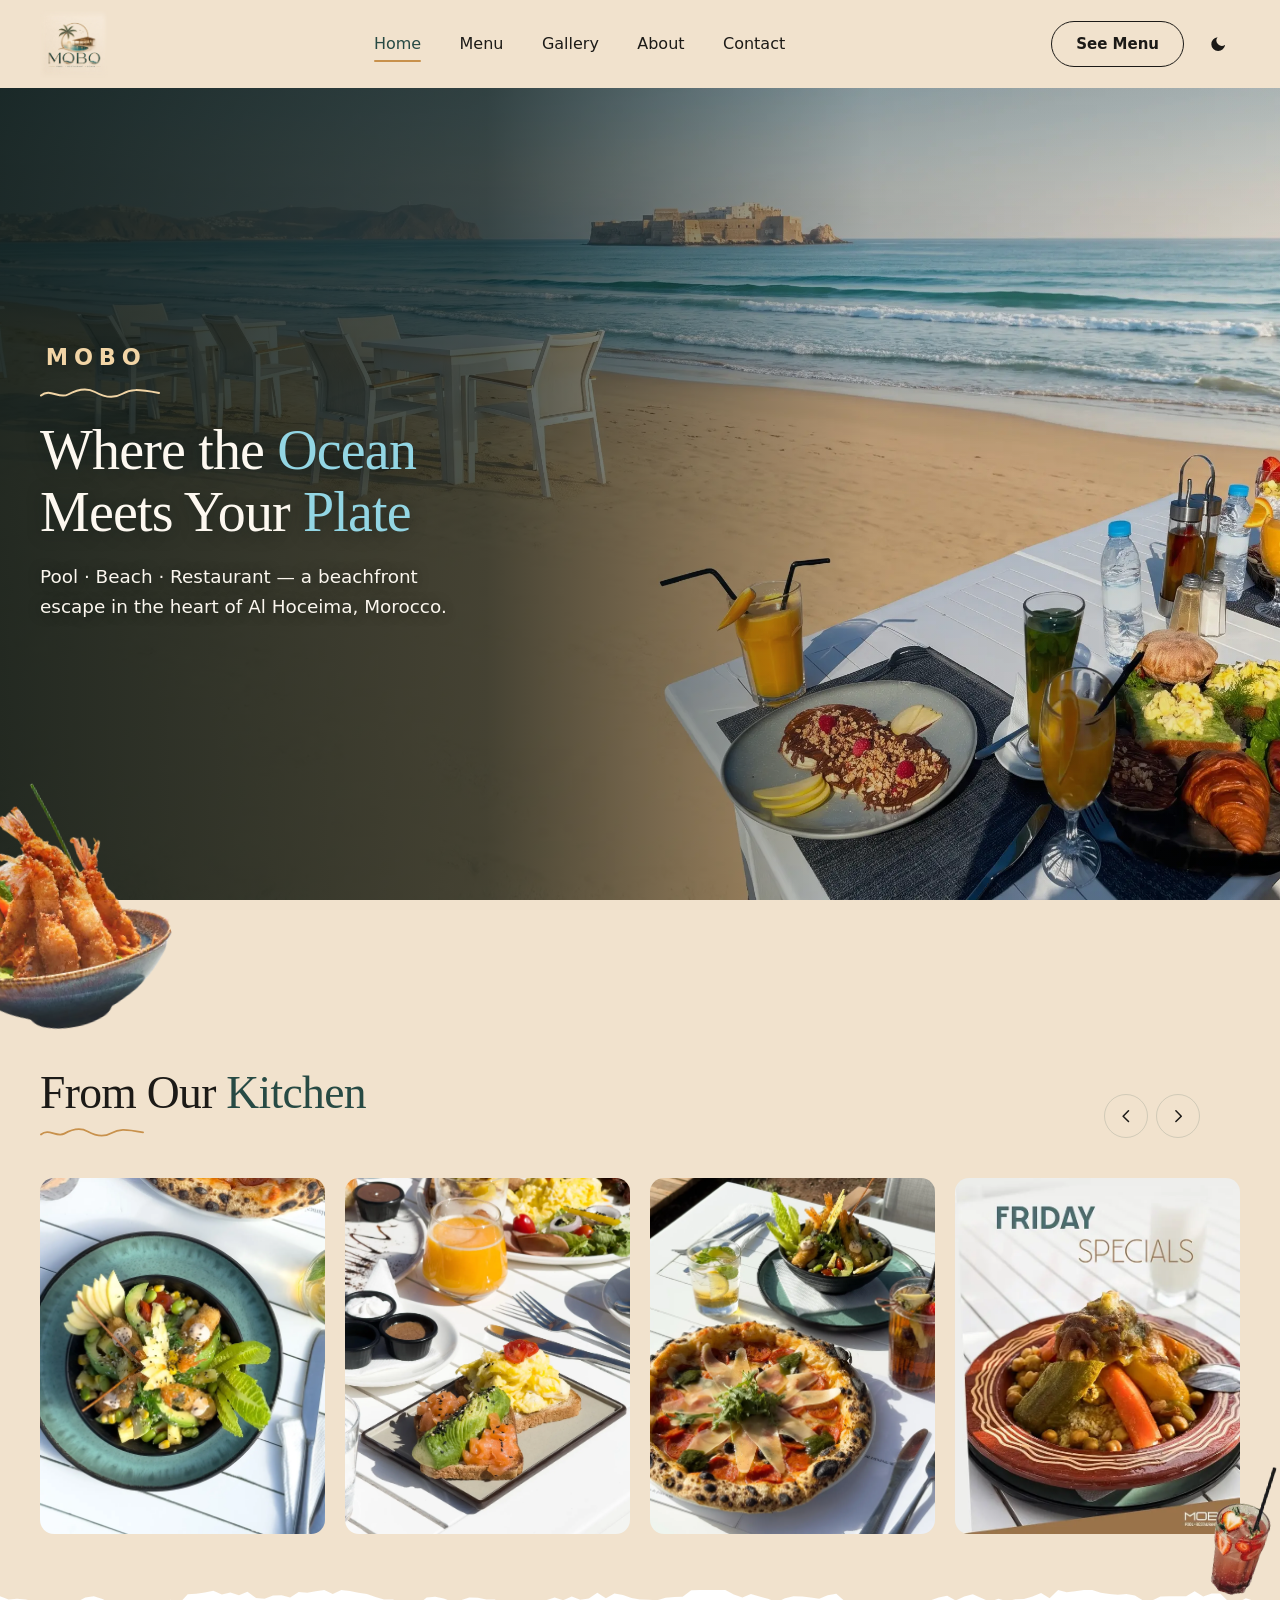
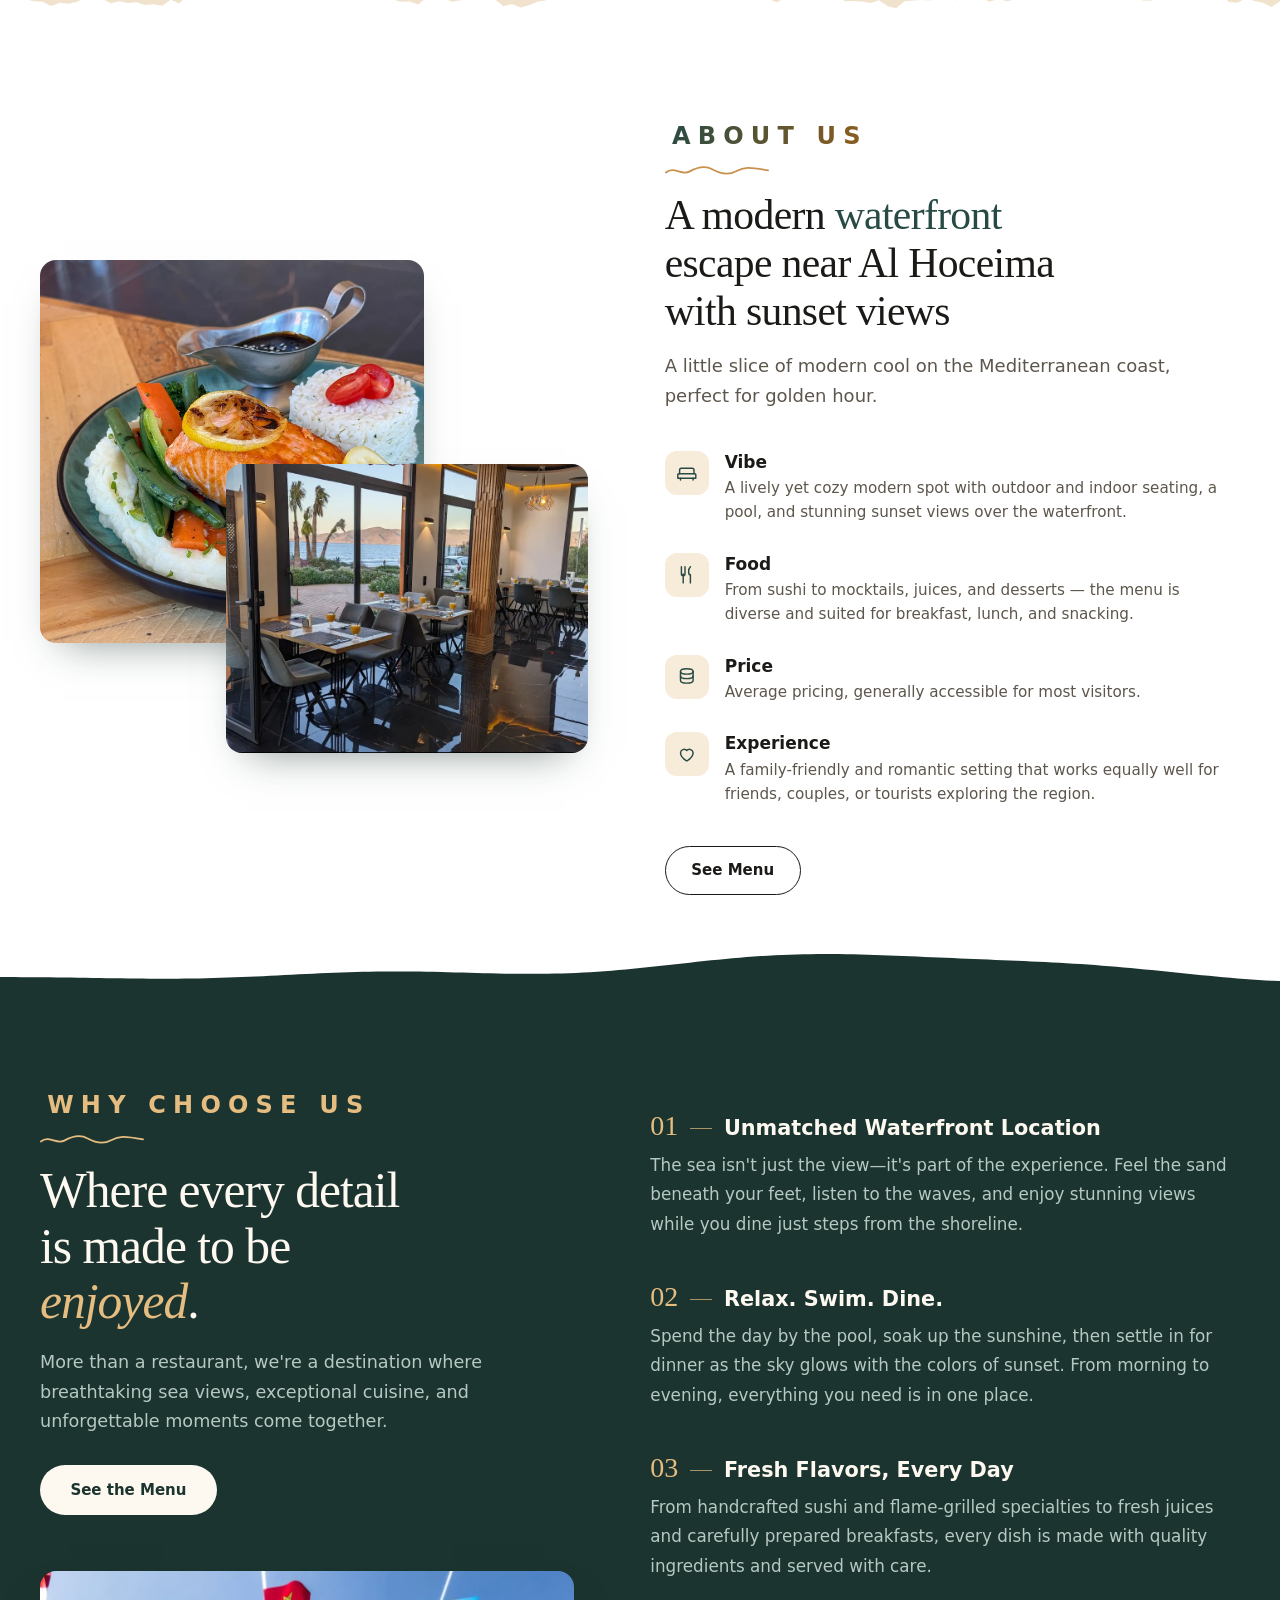
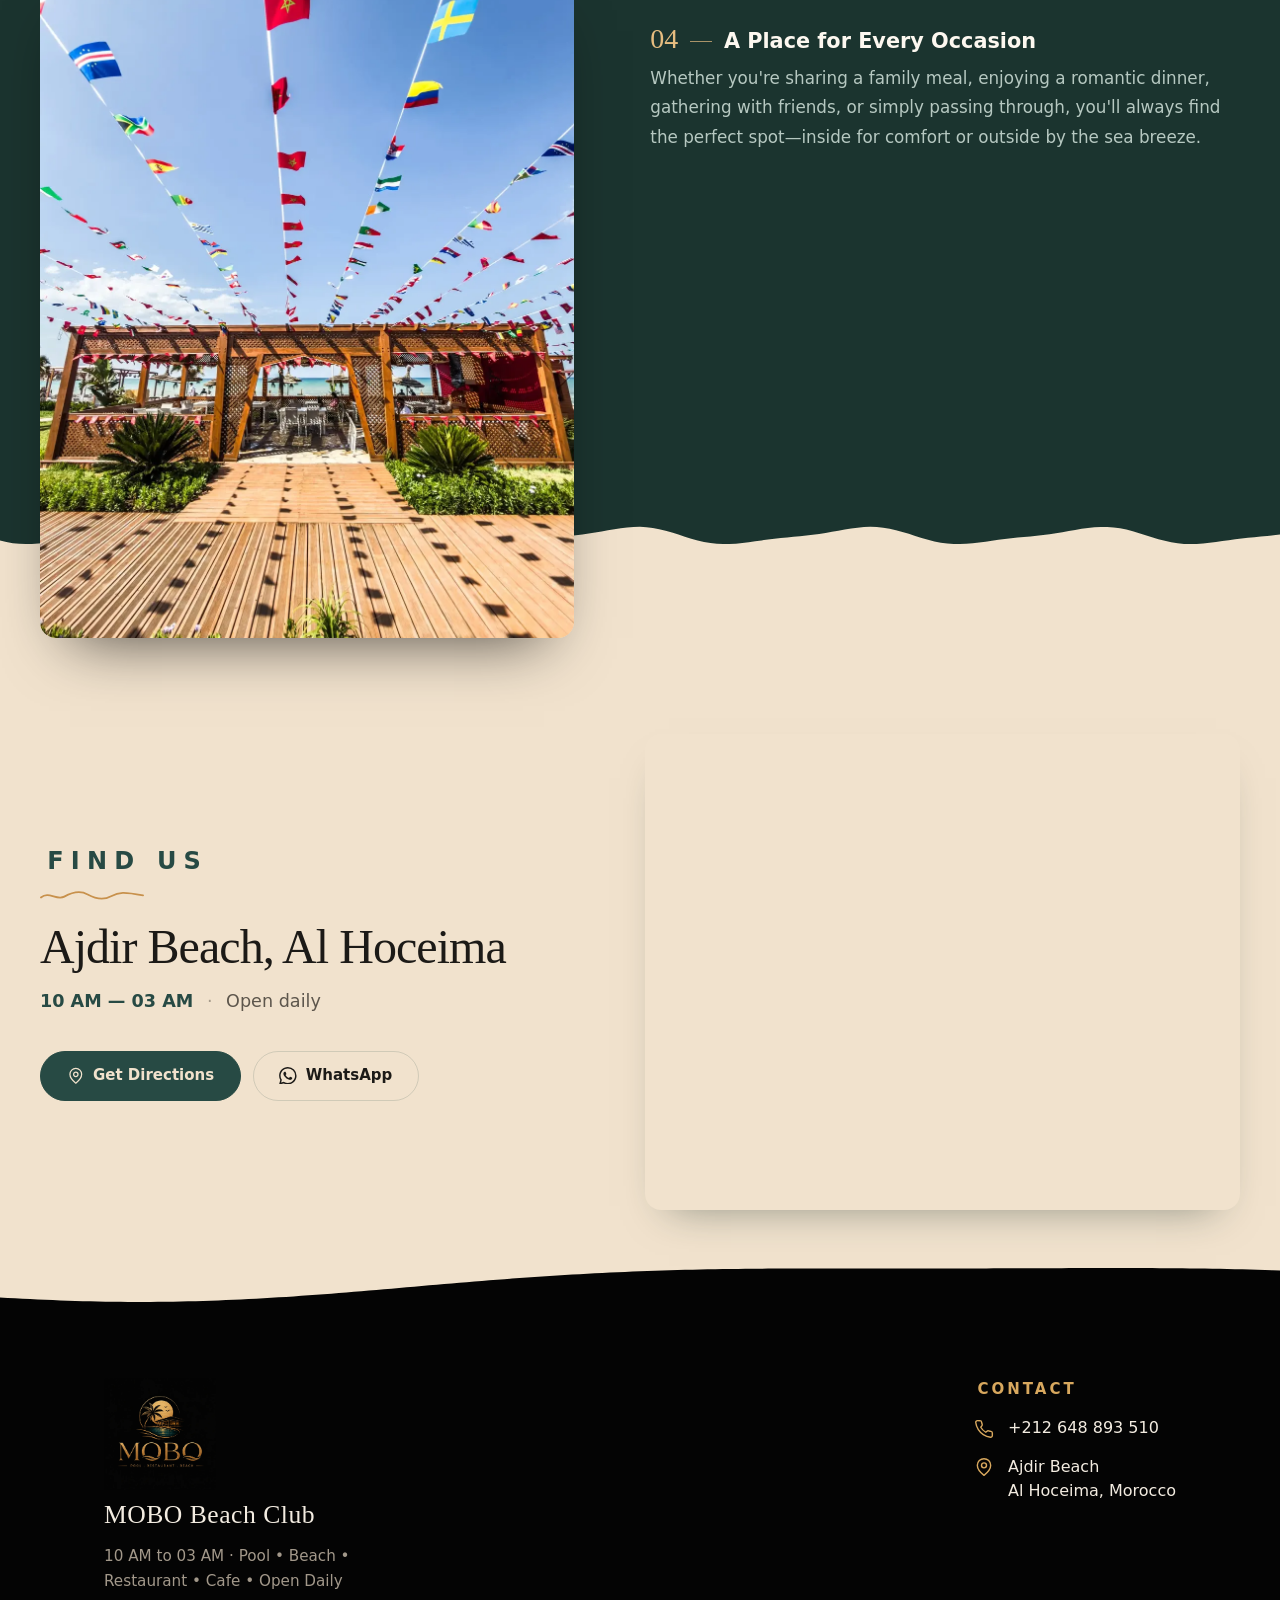
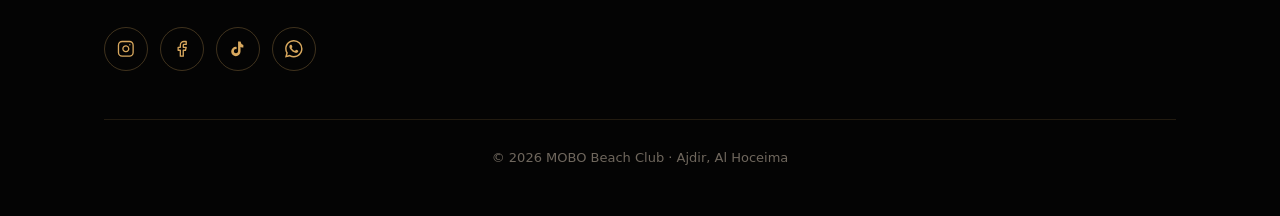
==== index.html @ dc885684 "update" ====
<!doctype html>
<html lang="en" data-theme="light">

<head>
    <meta charset="utf-8">
    <meta name="viewport" content="width=device-width, initial-scale=1">

    <title>MOBO Beach Club — Pool · Beach · Restaurant · Café | Al Hoceima</title>
    <meta name="description" content="MOBO Beach Club in Al Hoceima, Morocco. Beachfront dining, pool, and café. Open daily 10 AM – 03 AM. Sushi, burgers, poke bowls, pizza & fresh cocktails.">

    <link rel="icon" href="assets/favicon.jpg" type="image/jpeg">
    <link rel="apple-touch-icon" href="assets/favicon.jpg">
    <meta name="theme-color" content="#1b342f">

    <!-- Link preview for WhatsApp, Facebook, Instagram. og:image must be an
         absolute URL — update the domain once the site is live. -->
    <meta property="og:type" content="restaurant">
    <meta property="og:site_name" content="MOBO Beach Club">
    <meta property="og:title" content="MOBO Beach Club — Pool · Beach · Restaurant · Café">
    <meta property="og:description" content="A modern waterfront escape near Al Hoceima with sunset views. Open daily 10 AM – 03 AM.">
    <meta property="og:image" content="https://example.com/assets/og-image.jpg">
    <meta property="og:image:width" content="1200">
    <meta property="og:image:height" content="630">
    <meta property="og:locale" content="en">
    <meta name="twitter:card" content="summary_large_image">

    <!-- Resolve the theme before first paint so dark mode never flashes white. -->
    <script>
        (function () {
            try {
                var saved = localStorage.getItem("mobo-theme");
                document.documentElement.dataset.theme =
                    saved || (matchMedia("(prefers-color-scheme: dark)").matches ? "dark" : "light");
            } catch (e) {
                document.documentElement.dataset.theme = "light";
            }
        })();
    </script>

    <!-- Desktop hero backdrop is the LCP element. The media attribute keeps
         phones from fetching it — they get the video instead. -->
    <link rel="preload" as="image" href="assets/background.webp" media="(min-width: 64rem)" fetchpriority="high">

    <link rel="stylesheet" href="index.css">
    <script defer src="index.js"></script>
</head>

<body>
    <a class="skip-link" href="#main">Skip to main content</a>

    <header class="nav" id="nav">
        <div class="nav__inner">

            <a class="nav__logo" href="#top" aria-label="MOBO Beach Club — home">
                <img class="nav__logo-img nav__logo-img--light" src="assets/logo/whitelogo.webp"
                     width="1254" height="1254" alt="MOBO Beach Club"
                     fetchpriority="high" decoding="async">
                <img class="nav__logo-img nav__logo-img--dark" src="assets/logo/blacklogo.webp"
                     width="1254" height="1254" alt="" aria-hidden="true" decoding="async">
            </a>

            <nav class="nav__menu" id="nav-menu" aria-label="Main">
                <ul class="nav__list">
                    <li class="nav__item"><a class="nav__link is-active" href="#hero" aria-current="page">Home</a></li>
                    <li class="nav__item"><a class="nav__link" href="menu.html">Menu</a></li>
                    <li class="nav__item"><a class="nav__link" href="#gallery">Gallery</a></li>
                    <li class="nav__item"><a class="nav__link" href="#about">About</a></li>
                    <li class="nav__item"><a class="nav__link" href="#contact">Contact</a></li>
                </ul>
            </nav>

            <div class="nav__actions">
                <a class="nav__cta" href="menu.html">See Menu</a>

                <button class="nav__theme" id="theme-toggle" type="button"
                        aria-label="Switch to dark mode" aria-pressed="false">
                    <svg class="nav__icon nav__icon--moon" viewBox="0 0 24 24" aria-hidden="true">
                        <path d="M21 12.8A9 9 0 1 1 11.2 3a7 7 0 0 0 9.8 9.8Z" />
                    </svg>
                    <svg class="nav__icon nav__icon--sun" viewBox="0 0 24 24" aria-hidden="true">
                        <circle cx="12" cy="12" r="4.2" />
                        <path d="M12 2.2v2.3M12 19.5v2.3M4.5 4.5l1.6 1.6M17.9 17.9l1.6 1.6M2.2 12h2.3M19.5 12h2.3M4.5 19.5l1.6-1.6M17.9 6.1l1.6-1.6" />
                    </svg>
                </button>

                <button class="nav__burger" id="nav-burger" type="button"
                        aria-label="Open menu" aria-expanded="false" aria-controls="nav-menu">
                    <span class="nav__burger-bars" aria-hidden="true"></span>
                </button>
            </div>

        </div>
    </header>

    <main id="main">

        <section class="hero" id="hero">

            <!-- Backdrop. The still is applied in CSS behind a min-width query so
                 phones never download it; the video gets its source from JS only
                 when it is actually going to be used. -->
            <div class="hero__bg" aria-hidden="true">
                <video class="hero__video" id="hero-video" muted playsinline loop preload="none"></video>
            </div>

            <div class="hero__inner">

                <div class="hero__content">
                    <span class="hero__topper">MOBO</span>

                    <svg class="hero__wave" viewBox="0 0 120 12" aria-hidden="true">
                        <path d="M1 7.5c9-8 18 4 27-1s18-7.5 27-2.5 18 7 27 2 15-5 37-1" />
                    </svg>

                    <h1 class="hero__title">
                        Where the <em class="hero__accent">Ocean</em><br>
                        Meets Your <em class="hero__accent">Plate</em>
                    </h1>

                    <p class="hero__text">
                        Pool · Beach · Restaurant — a beachfront escape in the heart of
                        Al Hoceima, Morocco.
                    </p>
                </div>

            </div>
        </section>

        <section class="dishes" id="dishes" aria-labelledby="dishes-h">

            <!-- Cut-outs from assets/s, bleeding past the section edges. Purely
                 decorative, so they carry no alt text. -->
            <img class="dishes__sticker dishes__sticker--a" src="assets/s/hero.webp"
                 width="447" height="559" alt="" aria-hidden="true" loading="lazy" decoding="async">
            <img class="dishes__sticker dishes__sticker--b" src="assets/s/drink.webp"
                 width="447" height="558" alt="" aria-hidden="true" loading="lazy" decoding="async">

            <div class="dishes__inner">

                <div class="dishes__head">
                    <div class="dishes__heading">
                        <h2 class="dishes__title" id="dishes-h">From Our <em class="dishes__accent">Kitchen</em></h2>
                        <svg class="dishes__wave" viewBox="0 0 120 12" aria-hidden="true">
                            <path d="M1 7.5c9-8 18 4 27-1s18-7.5 27-2.5 18 7 27 2 15-5 37-1" />
                        </svg>
                    </div>

                    <div class="dishes__arrows">
                        <button class="dishes__arrow" id="dishes-prev" type="button" aria-label="Previous dishes">
                            <svg viewBox="0 0 24 24" aria-hidden="true"><path d="M15 5l-7 7 7 7" /></svg>
                        </button>
                        <button class="dishes__arrow" id="dishes-next" type="button" aria-label="More dishes">
                            <svg viewBox="0 0 24 24" aria-hidden="true"><path d="M9 5l7 7-7 7" /></svg>
                        </button>
                    </div>
                </div>

                <ul class="dishes__track" id="dishes-track" tabindex="0"
                    aria-label="Dishes served at MOBO Beach Club">
                    <li class="dish"><img class="dish__img" src="assets/gallery/589842319_17974005443972591_3464448045429607797_n.webp" alt="" loading="lazy" decoding="async"></li>
                    <li class="dish"><img class="dish__img" src="assets/gallery/607588332_17973308867972591_3219471097100291479_n.webp" alt="" loading="lazy" decoding="async"></li>
                    <li class="dish"><img class="dish__img" src="assets/gallery/610768405_17973614927972591_4883538654115168894_n.webp" alt="" loading="lazy" decoding="async"></li>
                    <li class="dish"><img class="dish__img" src="assets/gallery/610871095_17973214613972591_8419923040954199380_n.webp" alt="" loading="lazy" decoding="async"></li>
                    <li class="dish"><img class="dish__img" src="assets/gallery/612610414_17973935873972591_4559508244751366540_n.webp" alt="" loading="lazy" decoding="async"></li>
                    <li class="dish"><img class="dish__img" src="assets/gallery/617539425_17974794992972591_4583572229337722561_n.webp" alt="" loading="lazy" decoding="async"></li>
                    <li class="dish"><img class="dish__img" src="assets/gallery/625050125_17976142841972591_3094388797422687026_n.webp" alt="" loading="lazy" decoding="async"></li>
                    <li class="dish"><img class="dish__img" src="assets/gallery/626193984_17977280501972591_1072128638974062865_n.webp" alt="" loading="lazy" decoding="async"></li>
                    <li class="dish"><img class="dish__img" src="assets/gallery/626277610_17976966446972591_408249624296339129_n.webp" alt="" loading="lazy" decoding="async"></li>
                    <li class="dish"><img class="dish__img" src="assets/gallery/629849397_17977719062972591_297352857977258402_n.webp" alt="" loading="lazy" decoding="async"></li>
                    <li class="dish"><img class="dish__img" src="assets/gallery/629986168_17977202921972591_6507958195788522491_n.webp" alt="" loading="lazy" decoding="async"></li>
                    <li class="dish"><img class="dish__img" src="assets/gallery/659520393_17983828946972591_8844827987414780291_n.webp" alt="" loading="lazy" decoding="async"></li>
                    <li class="dish"><img class="dish__img" src="assets/gallery/661484191_17984095361972591_5661927094753032276_n.webp" alt="" loading="lazy" decoding="async"></li>
                    <li class="dish"><img class="dish__img" src="assets/gallery/669756349_17984452751972591_5657818101509726967_n.webp" alt="" loading="lazy" decoding="async"></li>
                    <li class="dish"><img class="dish__img" src="assets/gallery/670475214_17985384797972591_162417268163135041_n.webp" alt="" loading="lazy" decoding="async"></li>
                    <li class="dish"><img class="dish__img" src="assets/gallery/670590723_17985535478972591_5682781250913935489_n.webp" alt="" loading="lazy" decoding="async"></li>
                    <li class="dish"><img class="dish__img" src="assets/gallery/682712159_17987262500972591_5546162928793114514_n.webp" alt="" loading="lazy" decoding="async"></li>
                    <li class="dish"><img class="dish__img" src="assets/gallery/686918719_17988086402972591_1262454849020950242_n.webp" alt="" loading="lazy" decoding="async"></li>
                    <li class="dish"><img class="dish__img" src="assets/gallery/730006909_17995208291972591_7584997914799340196_n.webp" alt="" loading="lazy" decoding="async"></li>
                    <li class="dish"><img class="dish__img" src="assets/gallery/download.webp" alt="" loading="lazy" decoding="async"></li>
                </ul>

            </div>
        </section>

        <section class="about" id="about" aria-labelledby="about-h">

            <!-- Torn edge where this section meets the one above. Sits directly
                 on top of the section and is filled with its background, so the
                 white tears up into the cream. -->
            <svg class="about__edge" viewBox="0 0 1920 39" preserveAspectRatio="none" aria-hidden="true">
                <path d="M1920 39H0V7.47L12.8 11.16L25.6 10.29L38.4 11.19L51.2 13.08L64 13.85L76.8 18.7L89.6 15.06L102.4 16.24L115.2 14.16L128 8.71L140.8 7.38L153.6 10.66L166.4 15.39L179.2 13.33L192 15.36L204.8 14.44L217.6 17.54L230.4 16.83L243.2 18.5L256 11.37L268.8 15.83L281.6 5.04L294.4 4.49L307.2 2.97L320 0.81L332.8 5.16L345.6 3.06L358.4 6.09L371.2 1.93L384 9.41L396.8 10.28L409.6 6.41L422.4 6.01L435.2 8.68L448 2.46L460.8 3.24L473.6 1.49L486.4 0L499.2 4.59L512 0L524.8 1.18L537.6 3.11L550.4 4.78L563.2 8.1L576 11.1L588.8 11.22L601.6 13.8L614.4 13.38L627.2 16.9L640 8.75L652.8 7.93L665.6 10.09L678.4 13.84L691.2 11.98L704 8.87L716.8 9.17L729.6 11.13L742.4 11.27L755.2 18.98L768 16.44L780.8 20.56L793.6 17.82L806.4 13.88L819.2 12.01L832 8.68L844.8 11.95L857.6 7.51L870.4 11.42L883.2 9.88L896 3.21L908.8 9.62L921.6 4.02L934.4 5.99L947.2 9.46L960 11.12L972.8 11.55L985.6 11.89L998.4 9.1L1011.2 8.07L1024 7.81L1036.8 0.2L1049.6 0L1062.4 0L1075.2 0L1088 0L1100.8 5.38L1113.6 8.76L1126.4 4.71L1139.2 7.68L1152 10.25L1164.8 14.28L1177.6 9.81L1190.4 7.3L1203.2 7.74L1216 8.89L1228.8 10.2L1241.6 6.02L1254.4 4.34L1267.2 13.07L1280 12.96L1292.8 13.42L1305.6 15.2L1318.4 11.98L1331.2 18.71L1344 21.51L1356.8 13.32L1369.6 12.39L1382.4 11.85L1395.2 12.3L1408 8.78L1420.8 6.77L1433.6 12.35L1446.4 7.63L1459.2 4.94L1472 9.44L1484.8 13.64L1497.6 10.27L1510.4 13.07L1523.2 10.95L1536 10.56L1548.8 7.49L1561.6 3.4L1574.4 9.68L1587.2 0L1600 2.72L1612.8 1.34L1625.6 0L1638.4 0L1651.2 3.2L1664 4.79L1676.8 5.46L1689.6 4.79L1702.4 6.59L1715.2 12.6L1728 12.27L1740.8 7.61L1753.6 7.44L1766.4 7.25L1779.2 7.31L1792 1.45L1804.8 7.54L1817.6 4.22L1830.4 4.02L1843.2 14.07L1856 15.04L1868.8 9.62L1881.6 12.81L1894.4 14.99L1907.2 19.9L1920 13.2V39Z" />
            </svg>

            <div class="about__inner">

                <div class="about__media">
                    <img class="about__photo about__photo--main" src="assets/gallery/669756349_17984452751972591_5657818101509726967_n.webp"
                         width="1440" height="1440" loading="lazy" decoding="async"
                         alt="A grilled salmon fillet with rice, mashed potato and vegetables, served on a teal plate">
                    <img class="about__photo about__photo--inset" src="assets/place/place1.webp"
                         width="1232" height="696" loading="lazy" decoding="async"
                         alt="The indoor dining room, with floor-to-ceiling windows over the water">
                </div>

                <div class="about__content">
                    <span class="about__topper">About Us</span>
                    <svg class="about__wave" viewBox="0 0 120 12" aria-hidden="true">
                        <path d="M1 7.5c9-8 18 4 27-1s18-7.5 27-2.5 18 7 27 2 15-5 37-1" />
                    </svg>

                    <h2 class="about__title" id="about-h">
                        A modern <em class="about__accent">waterfront</em> escape near Al Hoceima with sunset views
                    </h2>

                    <p class="about__lead">
                        A little slice of modern cool on the Mediterranean coast, perfect for golden hour.
                    </p>

                    <ul class="about__list">
                        <li class="about__item">
                            <span class="about__icon" aria-hidden="true">
                                <svg viewBox="0 0 24 24"><path d="M4 13V9a2 2 0 0 1 2-2h12a2 2 0 0 1 2 2v4"/><path d="M3 13h18a1 1 0 0 1 1 1v4H2v-4a1 1 0 0 1 1-1Z"/><path d="M5 18v2M19 18v2"/></svg>
                            </span>
                            <div class="about__body">
                                <h3 class="about__h3">Vibe</h3>
                                <p class="about__text">A lively yet cozy modern spot with outdoor and indoor seating, a pool, and stunning sunset views over the waterfront.</p>
                            </div>
                        </li>
                        <li class="about__item">
                            <span class="about__icon" aria-hidden="true">
                                <svg viewBox="0 0 24 24"><path d="M6 3v8a2 2 0 0 0 4 0V3M8 11v10"/><path d="M16 3c-1.5 1.5-2 3.5-2 5.5S15 12 16 12v9"/></svg>
                            </span>
                            <div class="about__body">
                                <h3 class="about__h3">Food</h3>
                                <p class="about__text">From sushi to mocktails, juices, and desserts — the menu is diverse and suited for breakfast, lunch, and snacking.</p>
                            </div>
                        </li>
                        <li class="about__item">
                            <span class="about__icon" aria-hidden="true">
                                <svg viewBox="0 0 24 24"><ellipse cx="12" cy="6" rx="7" ry="3"/><path d="M5 6v5c0 1.7 3.1 3 7 3s7-1.3 7-3V6"/><path d="M5 11v5c0 1.7 3.1 3 7 3s7-1.3 7-3v-5"/></svg>
                            </span>
                            <div class="about__body">
                                <h3 class="about__h3">Price</h3>
                                <p class="about__text">Average pricing, generally accessible for most visitors.</p>
                            </div>
                        </li>
                        <li class="about__item">
                            <span class="about__icon" aria-hidden="true">
                                <svg viewBox="0 0 24 24"><path d="M12 20s-7-4.4-7-9a4 4 0 0 1 7-2.6A4 4 0 0 1 19 11c0 4.6-7 9-7 9Z"/></svg>
                            </span>
                            <div class="about__body">
                                <h3 class="about__h3">Experience</h3>
                                <p class="about__text">A family-friendly and romantic setting that works equally well for friends, couples, or tourists exploring the region.</p>
                            </div>
                        </li>
                    </ul>

                    <a class="about__cta" href="menu.html">See Menu</a>
                </div>

            </div>
        </section>

        <section class="why" id="why" aria-labelledby="why-h">

            <!-- Rolling wave rather than the torn edge used above the About
                 section — two dividers on one page should not be the same cut. -->
            <svg class="why__edge" viewBox="0 0 1920 60" preserveAspectRatio="none" aria-hidden="true">
                <path d="M1920 60H0V40.47L10.67 40.48L21.33 40.51L32 40.54L42.67 40.58L53.33 40.64L64 40.71L74.67 40.79L85.33 40.89L96 41L106.67 41.12L117.33 41.26L128 41.4L138.67 41.55L149.33 41.7L160 41.85L170.67 41.99L181.33 42.13L192 42.25L202.67 42.36L213.33 42.46L224 42.53L234.67 42.57L245.33 42.59L256 42.57L266.67 42.53L277.33 42.44L288 42.33L298.67 42.17L309.33 41.98L320 41.75L330.67 41.48L341.33 41.18L352 40.84L362.67 40.48L373.33 40.08L384 39.67L394.67 39.23L405.33 38.78L416 38.31L426.67 37.84L437.33 37.37L448 36.9L458.67 36.44L469.33 35.99L480 35.57L490.67 35.16L501.33 34.78L512 34.44L522.67 34.13L533.33 33.86L544 33.63L554.67 33.44L565.33 33.29L576 33.2L586.67 33.14L597.33 33.13L608 33.17L618.67 33.24L629.33 33.36L640 33.51L650.67 33.69L661.33 33.89L672 34.12L682.67 34.36L693.33 34.62L704 34.87L714.67 35.13L725.33 35.37L736 35.6L746.67 35.81L757.33 35.99L768 36.13L778.67 36.23L789.33 36.29L800 36.29L810.67 36.24L821.33 36.12L832 35.95L842.67 35.71L853.33 35.4L864 35.02L874.67 34.57L885.33 34.06L896 33.48L906.67 32.83L917.33 32.12L928 31.35L938.67 30.53L949.33 29.66L960 28.75L970.67 27.79L981.33 26.81L992 25.8L1002.67 24.78L1013.33 23.74L1024 22.71L1034.67 21.68L1045.33 20.66L1056 19.66L1066.67 18.69L1077.33 17.75L1088 16.85L1098.67 15.99L1109.33 15.19L1120 14.44L1130.67 13.75L1141.33 13.12L1152 12.55L1162.67 12.06L1173.33 11.63L1184 11.27L1194.67 10.97L1205.33 10.75L1216 10.59L1226.67 10.49L1237.33 10.46L1248 10.48L1258.67 10.56L1269.33 10.69L1280 10.86L1290.67 11.08L1301.33 11.33L1312 11.62L1322.67 11.93L1333.33 12.27L1344 12.63L1354.67 13L1365.33 13.39L1376 13.78L1386.67 14.18L1397.33 14.57L1408 14.97L1418.67 15.37L1429.33 15.76L1440 16.15L1450.67 16.54L1461.33 16.92L1472 17.31L1482.67 17.69L1493.33 18.07L1504 18.45L1514.67 18.83L1525.33 19.23L1536 19.63L1546.67 20.05L1557.33 20.49L1568 20.94L1578.67 21.42L1589.33 21.92L1600 22.45L1610.67 23.01L1621.33 23.6L1632 24.23L1642.67 24.89L1653.33 25.58L1664 26.31L1674.67 27.07L1685.33 27.87L1696 28.7L1706.67 29.56L1717.33 30.45L1728 31.36L1738.67 32.29L1749.33 33.23L1760 34.18L1770.67 35.14L1781.33 36.1L1792 37.05L1802.67 37.99L1813.33 38.9L1824 39.79L1834.67 40.65L1845.33 41.48L1856 42.25L1866.67 42.98L1877.33 43.65L1888 44.26L1898.67 44.81L1909.33 45.29L1920 45.7V60Z" />
            </svg>

            <!-- Ripple where the band ends. Anchored to the band's bottom, not
                 the section's, because the photo bleeds past it. -->
            <svg class="why__edge-bottom" viewBox="0 0 1920 40" preserveAspectRatio="none" aria-hidden="true">
                <path d="M1920 40H0V27.81L9.6 29.89L19.2 31.44L28.8 32.42L38.4 32.82L48 32.69L57.6 32.11L67.2 31.17L76.8 30L86.4 28.73L96 27.44L105.6 26.21L115.2 25.09L124.8 24.1L134.4 23.2L144 22.34L153.6 21.48L163.2 20.53L172.8 19.45L182.4 18.21L192 16.79L201.6 15.23L211.2 13.6L220.8 12L230.4 10.54L240 9.36L249.6 8.58L259.2 8.32L268.8 8.64L278.4 9.58L288 11.12L297.6 13.21L307.2 15.73L316.8 18.53L326.4 21.45L336 24.31L345.6 26.94L355.2 29.19L364.8 30.94L374.4 32.13L384 32.74L393.6 32.8L403.2 32.37L412.8 31.54L422.4 30.45L432 29.2L441.6 27.9L451.2 26.64L460.8 25.49L470.4 24.45L480 23.51L489.6 22.65L499.2 21.8L508.8 20.89L518.4 19.86L528 18.68L537.6 17.32L547.2 15.81L556.8 14.2L566.4 12.57L576 11.05L585.6 9.75L595.2 8.81L604.8 8.35L614.4 8.45L624 9.16L633.6 10.49L643.2 12.39L652.8 14.77L662.4 17.49L672 20.39L681.6 23.29L691.2 26.02L700.8 28.42L710.4 30.36L720 31.77L729.6 32.59L739.2 32.84L748.8 32.57L758.4 31.88L768 30.87L777.6 29.66L787.2 28.37L796.8 27.09L806.4 25.89L816 24.81L825.6 23.84L835.2 22.96L844.8 22.11L854.4 21.23L864 20.25L873.6 19.13L883.2 17.84L892.8 16.38L902.4 14.79L912 13.16L921.6 11.58L931.2 10.19L940.8 9.1L950.4 8.46L960 8.34L969.6 8.83L979.2 9.94L988.8 11.64L998.4 13.86L1008 16.47L1017.6 19.33L1027.2 22.25L1036.8 25.06L1046.4 27.6L1056 29.72L1065.6 31.32L1075.2 32.36L1084.8 32.81L1094.4 32.72L1104 32.18L1113.6 31.27L1123.2 30.12L1132.8 28.84L1142.4 27.55L1152 26.32L1161.6 25.19L1171.2 24.18L1180.8 23.27L1190.4 22.42L1200 21.56L1209.6 20.62L1219.2 19.56L1228.8 18.33L1238.4 16.93L1248 15.38L1257.6 13.75L1267.2 12.14L1276.8 10.67L1286.4 9.45L1296 8.63L1305.6 8.32L1315.2 8.58L1324.8 9.47L1334.4 10.96L1344 13L1353.6 15.48L1363.2 18.27L1372.8 21.19L1382.4 24.06L1392 26.72L1401.6 29L1411.2 30.8L1420.8 32.05L1430.4 32.71L1440 32.81L1449.6 32.42L1459.2 31.63L1468.8 30.56L1478.4 29.31L1488 28.02L1497.6 26.76L1507.2 25.59L1516.8 24.54L1526.4 23.6L1536 22.73L1545.6 21.88L1555.2 20.98L1564.8 19.96L1574.4 18.8L1584 17.45L1593.6 15.95L1603.2 14.35L1612.8 12.72L1622.4 11.18L1632 9.86L1641.6 8.88L1651.2 8.37L1660.8 8.42L1670.4 9.07L1680 10.35L1689.6 12.2L1699.2 14.54L1708.8 17.23L1718.4 20.12L1728 23.03L1737.6 25.79L1747.2 28.22L1756.8 30.21L1766.4 31.66L1776 32.54L1785.6 32.84L1795.2 32.62L1804.8 31.96L1814.4 30.97L1824 29.78L1833.6 28.49L1843.2 27.21L1852.8 26L1862.4 24.9L1872 23.93L1881.6 23.04L1891.2 22.19L1900.8 21.31L1910.4 20.35L1920 19.24V40Z" />
            </svg>

            <div class="why__inner">

                <div class="why__intro">
                    <span class="why__topper">Why Choose Us</span>
                    <svg class="why__wave" viewBox="0 0 120 12" aria-hidden="true">
                        <path d="M1 7.5c9-8 18 4 27-1s18-7.5 27-2.5 18 7 27 2 15-5 37-1" />
                    </svg>

                    <h2 class="why__title" id="why-h">
                        Where every detail is made to be <em class="why__accent">enjoyed</em>.
                    </h2>

                    <p class="why__blurb">
                        More than a restaurant, we're a destination where breathtaking sea views,
                        exceptional cuisine, and unforgettable moments come together.
                    </p>

                    <a class="why__cta" href="menu.html">See the Menu</a>

                    <!-- Runs past the bottom of the band and onto the page below it —
                         the thing that stops this reading as two tidy columns. -->
                    <img class="why__photo" src="assets/place/2.webp" width="1080" height="1439"
                         loading="lazy" decoding="async"
                         alt="A wooden boardwalk running under flag bunting toward the beach and the sea">
                </div>

                <ol class="why__list">
                    <li class="why__item">
                        <h3 class="why__h3"><span class="why__num">01</span>Unmatched Waterfront Location</h3>
                        <p class="why__text">The sea isn't just the view—it's part of the experience. Feel the sand beneath your feet, listen to the waves, and enjoy stunning views while you dine just steps from the shoreline.</p>
                    </li>
                    <li class="why__item">
                        <h3 class="why__h3"><span class="why__num">02</span>Relax. Swim. Dine.</h3>
                        <p class="why__text">Spend the day by the pool, soak up the sunshine, then settle in for dinner as the sky glows with the colors of sunset. From morning to evening, everything you need is in one place.</p>
                    </li>
                    <li class="why__item">
                        <h3 class="why__h3"><span class="why__num">03</span>Fresh Flavors, Every Day</h3>
                        <p class="why__text">From handcrafted sushi and flame-grilled specialties to fresh juices and carefully prepared breakfasts, every dish is made with quality ingredients and served with care.</p>
                    </li>
                    <li class="why__item">
                        <h3 class="why__h3"><span class="why__num">04</span>A Place for Every Occasion</h3>
                        <p class="why__text">Whether you're sharing a family meal, enjoying a romantic dinner, gathering with friends, or simply passing through, you'll always find the perfect spot—inside for comfort or outside by the sea breeze.</p>
                    </li>
                </ol>

            </div>
        </section>

        <section class="find" id="contact" aria-labelledby="find-h">
            <div class="find__inner">

                <div class="find__details">
                <span class="find__topper">Find Us</span>
                <svg class="find__wave" viewBox="0 0 120 12" aria-hidden="true">
                    <path d="M1 7.5c9-8 18 4 27-1s18-7.5 27-2.5 18 7 27 2 15-5 37-1" />
                </svg>

                <h2 class="find__title" id="find-h">Ajdir Beach, Al&nbsp;Hoceima</h2>

                <p class="find__hours">
                    <span class="find__clock">10 AM — 03 AM</span>
                    <span class="find__sep" aria-hidden="true">·</span>
                    Open daily
                </p>

                <div class="find__actions">
                    <a class="find__btn find__btn--solid" href="https://maps.app.goo.gl/h8HUVmPK9J8184uY7"
                       target="_blank" rel="noopener noreferrer">
                        <svg viewBox="0 0 24 24" aria-hidden="true">
                            <path d="M20 10c0 6-8 12-8 12s-8-6-8-12a8 8 0 0 1 16 0Z" />
                            <circle cx="12" cy="10" r="3" />
                        </svg>
                        Get Directions
                    </a>
                    <a class="find__btn" href="https://api.whatsapp.com/send?phone=212648893510"
                       target="_blank" rel="noopener noreferrer">
                        <svg viewBox="0 0 24 24" class="find__btn-fill" aria-hidden="true">
                            <path d="M17.472 14.382c-.297-.149-1.758-.867-2.03-.967-.273-.099-.471-.148-.67.15-.197.297-.767.966-.94 1.164-.173.199-.347.223-.644.075-.297-.15-1.255-.463-2.39-1.475-.883-.788-1.48-1.761-1.653-2.059-.173-.297-.018-.458.13-.606.134-.133.298-.347.446-.52.149-.174.198-.298.298-.497.099-.198.05-.371-.025-.52-.075-.149-.669-1.612-.916-2.207-.242-.579-.487-.5-.669-.51-.173-.008-.371-.01-.57-.01-.198 0-.52.074-.792.372-.272.297-1.04 1.016-1.04 2.479 0 1.462 1.065 2.875 1.213 3.074.149.198 2.096 3.2 5.077 4.487.709.306 1.262.489 1.694.625.712.227 1.36.195 1.871.118.571-.085 1.758-.719 2.006-1.413.248-.694.248-1.289.173-1.413-.074-.124-.272-.198-.57-.347m-5.421 7.403h-.004a9.87 9.87 0 0 1-5.031-1.378l-.361-.214-3.741.982.998-3.648-.235-.374a9.86 9.86 0 0 1-1.51-5.26c.001-5.45 4.436-9.884 9.888-9.884 2.64 0 5.122 1.03 6.988 2.898a9.825 9.825 0 0 1 2.893 6.994c-.003 5.45-4.437 9.884-9.885 9.884m8.413-18.297A11.815 11.815 0 0 0 12.05 0C5.495 0 .16 5.335.157 11.892c0 2.096.547 4.142 1.588 5.945L.057 24l6.305-1.654a11.882 11.882 0 0 0 5.683 1.448h.005c6.554 0 11.89-5.335 11.893-11.893a11.821 11.821 0 0 0-3.48-8.413z" />
                        </svg>
                        WhatsApp
                    </a>
                </div>
                </div>

                <!-- Coordinates resolved from the share link, so the pin lands on
                     MOBO itself rather than a name search. Lazy so it costs
                     nothing until it is scrolled near. -->
                <div class="find__map">
                    <iframe
                        src="https://maps.google.com/maps?q=35.2045124,-3.8870489&amp;z=16&amp;hl=en&amp;output=embed"
                        title="Map showing MOBO Beach Club at Ajdir Beach, Al Hoceima"
                        loading="lazy" referrerpolicy="no-referrer-when-downgrade"
                        allowfullscreen></iframe>
                </div>

            </div>
        </section>

    </main>

    <footer class="foot">

        <!-- Long, low swell — the fourth divider, and deliberately the calmest. -->
        <svg class="foot__edge" viewBox="0 0 1920 70" preserveAspectRatio="none" aria-hidden="true">
            <path d="M1920 70H0V56.77L11.29 57.35L22.59 57.92L33.88 58.46L45.18 58.97L56.47 59.46L67.76 59.91L79.06 60.34L90.35 60.74L101.65 61.1L112.94 61.43L124.24 61.73L135.53 61.99L146.82 62.22L158.12 62.41L169.41 62.56L180.71 62.68L192 62.76L203.29 62.8L214.59 62.81L225.88 62.77L237.18 62.7L248.47 62.59L259.76 62.44L271.06 62.25L282.35 62.02L293.65 61.76L304.94 61.46L316.24 61.12L327.53 60.75L338.82 60.34L350.12 59.9L361.41 59.42L372.71 58.91L384 58.37L395.29 57.8L406.59 57.2L417.88 56.57L429.18 55.91L440.47 55.23L451.76 54.52L463.06 53.79L474.35 53.03L485.65 52.26L496.94 51.47L508.24 50.66L519.53 49.83L530.82 48.99L542.12 48.14L553.41 47.28L564.71 46.4L576 45.52L587.29 44.64L598.59 43.75L609.88 42.85L621.18 41.96L632.47 41.06L643.76 40.17L655.06 39.28L666.35 38.4L677.65 37.52L688.94 36.65L700.24 35.79L711.53 34.94L722.82 34.11L734.12 33.28L745.41 32.47L756.71 31.68L768 30.9L779.29 30.14L790.59 29.4L801.88 28.68L813.18 27.97L824.47 27.29L835.76 26.63L847.06 25.99L858.35 25.38L869.65 24.79L880.94 24.22L892.24 23.67L903.53 23.15L914.82 22.65L926.12 22.18L937.41 21.72L948.71 21.3L960 20.9L971.29 20.52L982.59 20.16L993.88 19.83L1005.18 19.51L1016.47 19.23L1027.76 18.96L1039.06 18.71L1050.35 18.48L1061.65 18.28L1072.94 18.09L1084.24 17.92L1095.53 17.76L1106.82 17.63L1118.12 17.51L1129.41 17.4L1140.71 17.31L1152 17.23L1163.29 17.16L1174.59 17.11L1185.88 17.06L1197.18 17.02L1208.47 17L1219.76 16.98L1231.06 16.96L1242.35 16.95L1253.65 16.95L1264.94 16.95L1276.24 16.96L1287.53 16.96L1298.82 16.97L1310.12 16.98L1321.41 16.99L1332.71 17L1344 17.01L1355.29 17.02L1366.59 17.03L1377.88 17.03L1389.18 17.03L1400.47 17.03L1411.76 17.03L1423.06 17.02L1434.35 17.01L1445.65 17L1456.94 16.99L1468.24 16.97L1479.53 16.94L1490.82 16.92L1502.12 16.89L1513.41 16.86L1524.71 16.83L1536 16.79L1547.29 16.76L1558.59 16.72L1569.88 16.68L1581.18 16.65L1592.47 16.61L1603.76 16.58L1615.06 16.55L1626.35 16.52L1637.65 16.5L1648.94 16.48L1660.24 16.47L1671.53 16.46L1682.82 16.46L1694.12 16.47L1705.41 16.49L1716.71 16.52L1728 16.56L1739.29 16.61L1750.59 16.68L1761.88 16.76L1773.18 16.85L1784.47 16.96L1795.76 17.09L1807.06 17.23L1818.35 17.4L1829.65 17.58L1840.94 17.78L1852.24 18L1863.53 18.25L1874.82 18.51L1886.12 18.8L1897.41 19.11L1908.71 19.44L1920 19.8V70Z" />
        </svg>

        <div class="foot__inner">

            <div class="foot__brand">

            <img class="foot__logo" src="assets/logo/blacklogo.webp" width="1254" height="1254"
                 alt="MOBO Beach Club" loading="lazy" decoding="async">

            <p class="foot__name">MOBO Beach Club</p>
            <p class="foot__tag">10 AM to 03 AM · Pool • Beach • Restaurant • Cafe • Open Daily</p>

            <ul class="foot__social">
                <li>
                    <a href="https://www.instagram.com/moboalhoceima" target="_blank"
                       rel="noopener noreferrer" aria-label="MOBO on Instagram">
                        <svg viewBox="0 0 24 24" class="foot__icon foot__icon--stroke" aria-hidden="true">
                            <rect x="2" y="2" width="20" height="20" rx="5" />
                            <path d="M16 11.37A4 4 0 1 1 12.63 8 4 4 0 0 1 16 11.37z" />
                            <line x1="17.5" y1="6.5" x2="17.51" y2="6.5" />
                        </svg>
                    </a>
                </li>
                <li>
                    <a href="https://web.facebook.com/p/Mobo-Al-Hoceima-61560132773730/" target="_blank"
                       rel="noopener noreferrer" aria-label="MOBO on Facebook">
                        <svg viewBox="0 0 24 24" class="foot__icon foot__icon--stroke" aria-hidden="true">
                            <path d="M18 2h-3a5 5 0 0 0-5 5v3H7v4h3v8h4v-8h3l1-4h-4V7a1 1 0 0 1 1-1h3z" />
                        </svg>
                    </a>
                </li>
                <li>
                    <a href="https://www.tiktok.com/@moboalhoceima" target="_blank"
                       rel="noopener noreferrer" aria-label="MOBO on TikTok">
                        <svg viewBox="0 0 24 24" class="foot__icon" aria-hidden="true">
                            <path d="M19.59 6.69a4.83 4.83 0 0 1-3.77-4.25V2h-3.45v13.67a2.89 2.89 0 0 1-2.88 2.5 2.89 2.89 0 0 1 0-5.78 2.92 2.92 0 0 1 .88.13V9.4a6.84 6.84 0 0 0-1-.05A6.33 6.33 0 0 0 3 15.57 6.33 6.33 0 0 0 9.37 22a6.33 6.33 0 0 0 6.37-6.22V9.4a8.16 8.16 0 0 0 3.85.96V7.11a4.85 4.85 0 0 1-.01-.42z" />
                        </svg>
                    </a>
                </li>
                <li>
                    <a href="https://api.whatsapp.com/send?phone=212648893510" target="_blank"
                       rel="noopener noreferrer" aria-label="MOBO on WhatsApp">
                        <svg viewBox="0 0 24 24" class="foot__icon" aria-hidden="true">
                            <path d="M17.472 14.382c-.297-.149-1.758-.867-2.03-.967-.273-.099-.471-.148-.67.15-.197.297-.767.966-.94 1.164-.173.199-.347.223-.644.075-.297-.15-1.255-.463-2.39-1.475-.883-.788-1.48-1.761-1.653-2.059-.173-.297-.018-.458.13-.606.134-.133.298-.347.446-.52.149-.174.198-.298.298-.497.099-.198.05-.371-.025-.52-.075-.149-.669-1.612-.916-2.207-.242-.579-.487-.5-.669-.51-.173-.008-.371-.01-.57-.01-.198 0-.52.074-.792.372-.272.297-1.04 1.016-1.04 2.479 0 1.462 1.065 2.875 1.213 3.074.149.198 2.096 3.2 5.077 4.487.709.306 1.262.489 1.694.625.712.227 1.36.195 1.871.118.571-.085 1.758-.719 2.006-1.413.248-.694.248-1.289.173-1.413-.074-.124-.272-.198-.57-.347m-5.421 7.403h-.004a9.87 9.87 0 0 1-5.031-1.378l-.361-.214-3.741.982.998-3.648-.235-.374a9.86 9.86 0 0 1-1.51-5.26c.001-5.45 4.436-9.884 9.888-9.884 2.64 0 5.122 1.03 6.988 2.898a9.825 9.825 0 0 1 2.893 6.994c-.003 5.45-4.437 9.884-9.885 9.884m8.413-18.297A11.815 11.815 0 0 0 12.05 0C5.495 0 .16 5.335.157 11.892c0 2.096.547 4.142 1.588 5.945L.057 24l6.305-1.654a11.882 11.882 0 0 0 5.683 1.448h.005c6.554 0 11.89-5.335 11.893-11.893a11.821 11.821 0 0 0-3.48-8.413z" />
                        </svg>
                    </a>
                </li>
            </ul>

            </div>

            <div class="foot__contact">
                <h2 class="foot__contact-h">Contact</h2>
                <ul class="foot__contact-list">
                    <li>
                        <svg viewBox="0 0 24 24" aria-hidden="true">
                            <path d="M22 16.9v3a2 2 0 0 1-2.2 2 19.8 19.8 0 0 1-8.6-3.1 19.5 19.5 0 0 1-6-6A19.8 19.8 0 0 1 2.1 4.2 2 2 0 0 1 4.1 2h3a2 2 0 0 1 2 1.7c.1.9.4 1.8.7 2.7a2 2 0 0 1-.5 2.1L8.1 9.9a16 16 0 0 0 6 6l1.4-1.2a2 2 0 0 1 2.1-.5c.9.3 1.8.6 2.7.7a2 2 0 0 1 1.7 2Z" />
                        </svg>
                        <a href="tel:+212648893510">+212 648 893 510</a>
                    </li>
                    <li>
                        <svg viewBox="0 0 24 24" aria-hidden="true">
                            <path d="M20 10c0 6-8 12-8 12s-8-6-8-12a8 8 0 0 1 16 0Z" />
                            <circle cx="12" cy="10" r="3" />
                        </svg>
                        <a href="https://maps.app.goo.gl/h8HUVmPK9J8184uY7" target="_blank" rel="noopener noreferrer">
                            Ajdir Beach<br>Al Hoceima, Morocco
                        </a>
                    </li>
                </ul>
            </div>

            <p class="foot__legal">© <span id="foot-year">2026</span> MOBO Beach Club · Ajdir, Al Hoceima</p>
        </div>
    </footer>

</body>

</html>
---- index.css ----
/* ==========================================================================
   MOBO BEACH CLUB
   Built section by section. Right now: navbar only.
   ========================================================================== */

/* --------------------------------------------------------------------------
   TOKENS
   Colours are sampled from assets/logo/*.webp so the logo's baked-in
   background dissolves into the bar instead of showing as a square tile.
   -------------------------------------------------------------------------- */
:root {
    /* brand — pulled from the logo artwork */
    --teal: #274a44;
    --teal-deep: #1b342f;
    --gold: #c8914c;
    /* --gold reads at only 2.76:1 on white, so text uses this darkened form */
    --gold-ink: #8f5f1e;
    --sand: #dbc4a6;

    /* light theme = whitelogo.webp's cream */
    --bg: #f1e2cd;
    --surface: #f7ebda;
    /* a band that breaks from the page colour, for sections that need to sit
       apart from it */
    --bg-panel: #ffffff;
    --text: #1c1a17;
    --text-muted: #5d564c;
    --accent: var(--teal);
    --marker: var(--gold);
    --line: rgba(39, 74, 68, 0.16);
    --shadow: 0 1px 0 rgba(39, 74, 68, 0.10), 0 10px 30px -12px rgba(39, 74, 68, 0.28);

    /* layout */
    --nav-h: 4.5rem;
    --gutter: 1.25rem;
    --ease: cubic-bezier(0.22, 0.61, 0.36, 1);
}

:root[data-theme="dark"] {
    /* dark theme = blacklogo.webp's near-flat black */
    --bg: #040404;
    --surface: #101010;
    /* white would blow out the dark theme, so the panel lifts instead */
    --bg-panel: #0e0e0e;
    --text: #f3ece1;
    --text-muted: #a2988a;
    --accent: #d8a85e;
    --marker: #d8a85e;
    --line: rgba(216, 168, 94, 0.20);
    --shadow: 0 1px 0 rgba(216, 168, 94, 0.10), 0 10px 30px -12px rgba(0, 0, 0, 0.9);
}

@media (min-width: 64rem) {
    :root {
        --nav-h: 5.5rem;
        --gutter: 2.5rem;
    }
}

/* --------------------------------------------------------------------------
   BASE
   -------------------------------------------------------------------------- */
*,
*::before,
*::after {
    box-sizing: border-box;
    margin: 0;
    padding: 0;
}

html {
    -webkit-text-size-adjust: 100%;
    scroll-behavior: smooth;
    scroll-padding-top: var(--nav-h);
}

body {
    background-color: var(--bg);
    color: var(--text);
    font-family: system-ui, -apple-system, "Segoe UI", Roboto, Helvetica, Arial, sans-serif;
    font-size: 1rem;
    line-height: 1.5;
    -webkit-font-smoothing: antialiased;
    transition: background-color 0.3s var(--ease), color 0.3s var(--ease);
}

img {
    display: block;
    max-width: 100%;
    height: auto;
}

button {
    border: 0;
    background: none;
    font: inherit;
    color: inherit;
}

a {
    color: inherit;
    text-decoration: none;
}

:where(a, button):focus-visible {
    outline: 2px solid var(--accent);
    outline-offset: 3px;
    border-radius: 4px;
}

.skip-link {
    position: absolute;
    top: 0;
    left: 0;
    z-index: 200;
    padding: 0.75rem 1.25rem;
    background-color: var(--accent);
    color: var(--bg);
    font-weight: 600;
    transform: translateY(-120%);
    transition: transform 0.2s var(--ease);
}

.skip-link:focus-visible {
    transform: translateY(0);
}

/* --------------------------------------------------------------------------
   NAVBAR
   -------------------------------------------------------------------------- */
.nav {
    position: sticky;
    top: 0;
    z-index: 100;
    background-color: var(--bg);
    transition: background-color 0.3s var(--ease), box-shadow 0.3s var(--ease);
}

.nav.is-scrolled {
    box-shadow: var(--shadow);
}

.nav__inner {
    display: grid;
    grid-template-columns: auto 1fr;
    align-items: center;
    gap: 1rem;
    margin-inline: auto;
    padding-inline: var(--gutter);
    max-width: 82.5rem;
    height: var(--nav-h);
}

/* --- logo ---------------------------------------------------------------- */
.nav__logo {
    display: block;
    height: calc(var(--nav-h) - 1.25rem);
    aspect-ratio: 1;
    flex: none;
}

.nav__logo-img {
    height: 100%;
    width: 100%;
    object-fit: contain;

    /* The artwork only occupies 12.6%–88.8% across and 18.8%–83.4% down, so
       fading the outer band dissolves the tile edge into the bar without
       clipping any of the logo. Two crossed gradients rather than a radial
       one: the art's corners and the tile's edge midpoints sit at the same
       radius, so no radial stop can separate them. */
    -webkit-mask-image:
        linear-gradient(to right, transparent 0, #000 9%, #000 91%, transparent 100%),
        linear-gradient(to bottom, transparent 0, #000 13%, #000 87%, transparent 100%);
    mask-image:
        linear-gradient(to right, transparent 0, #000 9%, #000 91%, transparent 100%),
        linear-gradient(to bottom, transparent 0, #000 13%, #000 87%, transparent 100%);
    -webkit-mask-composite: source-in;
    mask-composite: intersect;
}

/* Swap artwork with the theme. Both files carry an opaque background, which is
   why --bg matches them: the tile edge disappears instead of being cut out. */
:root[data-theme="light"] .nav__logo-img--dark,
:root[data-theme="dark"] .nav__logo-img--light {
    display: none;
}

/* --- links --------------------------------------------------------------- */
.nav__list {
    list-style: none;
}

.nav__link {
    position: relative;
    display: inline-block;
    color: var(--text);
    font-size: 1rem;
    font-weight: 500;
    transition: color 0.2s var(--ease);
}

.nav__link::after {
    content: "";
    position: absolute;
    bottom: -0.4rem;
    left: 0;
    height: 2px;
    width: 100%;
    border-radius: 2px;
    background-color: var(--marker);
    transform: scaleX(0);
    transform-origin: left;
    transition: transform 0.25s var(--ease);
}

.nav__link:hover,
.nav__link.is-active {
    color: var(--accent);
}

.nav__link.is-active::after,
.nav__link:hover::after {
    transform: scaleX(1);
}

/* --- actions ------------------------------------------------------------- */
.nav__actions {
    display: flex;
    align-items: center;
    justify-content: flex-end;
    gap: 0.5rem;
}

.nav__cta {
    display: inline-flex;
    align-items: center;
    border: 1px solid var(--text);
    border-radius: 5rem;
    padding: 0.6rem 1.15rem;
    font-size: 0.875rem;
    font-weight: 600;
    white-space: nowrap;
    transition: background-color 0.25s var(--ease), color 0.25s var(--ease),
                border-color 0.25s var(--ease);
}

.nav__cta:hover {
    border-color: var(--accent);
    background-color: var(--accent);
    color: var(--bg);
}

/* --- theme toggle -------------------------------------------------------- */
.nav__theme {
    position: relative;
    display: grid;
    place-items: center;
    height: 2.75rem;
    width: 2.75rem;
    border-radius: 50%;
    overflow: hidden;
    cursor: pointer;
    transition: background-color 0.25s var(--ease);
}

.nav__theme:hover {
    background-color: var(--line);
}

.nav__icon {
    position: absolute;
    height: 1.15rem;
    width: 1.15rem;
    fill: none;
    stroke: var(--text);
    stroke-width: 1.7;
    stroke-linecap: round;
    stroke-linejoin: round;
    transition: transform 0.35s var(--ease), opacity 0.25s var(--ease);
}

.nav__icon--moon {
    fill: var(--text);
    stroke: none;
}

/* One icon in, the other out — which one depends on the active theme. */
:root[data-theme="light"] .nav__icon--sun,
:root[data-theme="dark"] .nav__icon--moon {
    opacity: 0;
    transform: translateY(140%) rotate(45deg);
}

/* --- burger -------------------------------------------------------------- */
.nav__burger {
    position: relative;
    display: grid;
    place-items: center;
    height: 2.75rem;
    width: 2.75rem;
    border-radius: 50%;
    cursor: pointer;
    transition: background-color 0.25s var(--ease);
}

.nav__burger:hover {
    background-color: var(--line);
}

.nav__burger-bars,
.nav__burger-bars::before,
.nav__burger-bars::after {
    display: block;
    height: 2px;
    width: 1.25rem;
    border-radius: 2px;
    background-color: var(--text);
    transition: transform 0.3s var(--ease), background-color 0.15s var(--ease);
}

.nav__burger-bars::before,
.nav__burger-bars::after {
    content: "";
    position: absolute;
}

.nav__burger-bars::before {
    transform: translateY(-0.4rem);
}

.nav__burger-bars::after {
    transform: translateY(0.4rem);
}

.nav__burger[aria-expanded="true"] .nav__burger-bars {
    background-color: transparent;
}

.nav__burger[aria-expanded="true"] .nav__burger-bars::before {
    transform: rotate(45deg);
}

.nav__burger[aria-expanded="true"] .nav__burger-bars::after {
    transform: rotate(-45deg);
}

/* --------------------------------------------------------------------------
   NAVBAR — MOBILE PANEL (default; desktop overrides live further down)
   -------------------------------------------------------------------------- */
.nav__menu {
    position: absolute;
    top: var(--nav-h);
    left: 0;
    right: 0;
    background-color: var(--surface);
    border-top: 1px solid var(--line);
    box-shadow: var(--shadow);
    overflow: hidden;
    transform: scaleY(0);
    transform-origin: top;
    visibility: hidden;
    transition: transform 0.3s var(--ease), visibility 0.3s var(--ease);
}

.nav__menu.is-open {
    transform: scaleY(1);
    visibility: visible;
}

.nav__menu .nav__list {
    display: flex;
    flex-direction: column;
    padding: 0.5rem var(--gutter) 1.25rem;
}

.nav__menu .nav__item + .nav__item {
    border-top: 1px solid var(--line);
}

.nav__menu .nav__link {
    display: block;
    padding: 0.9rem 0;
    font-size: 1.0625rem;
    opacity: 0;
    transform: translateY(-0.5rem);
    transition: opacity 0.3s var(--ease), transform 0.3s var(--ease),
                color 0.2s var(--ease);
}

.nav__menu.is-open .nav__link {
    opacity: 1;
    transform: translateY(0);
}

/* Stagger the reveal so the panel doesn't land all at once. */
.nav__menu .nav__item:nth-child(1) .nav__link { transition-delay: 0.04s; }
.nav__menu .nav__item:nth-child(2) .nav__link { transition-delay: 0.08s; }
.nav__menu .nav__item:nth-child(3) .nav__link { transition-delay: 0.12s; }
.nav__menu .nav__item:nth-child(4) .nav__link { transition-delay: 0.16s; }
.nav__menu .nav__item:nth-child(5) .nav__link { transition-delay: 0.20s; }

/* Underline is a desktop affordance; the panel uses colour + dividers. */
.nav__menu .nav__link::after {
    display: none;
}

/* --------------------------------------------------------------------------
   NAVBAR — DESKTOP
   -------------------------------------------------------------------------- */
@media (min-width: 64rem) {
    .nav__inner {
        grid-template-columns: auto 1fr auto;
    }

    .nav__burger {
        display: none;
    }

    .nav__menu {
        position: static;
        display: flex;
        justify-content: center;
        background: none;
        border: 0;
        box-shadow: none;
        overflow: visible;
        transform: none;
        visibility: visible;
    }

    .nav__menu .nav__list {
        flex-direction: row;
        align-items: center;
        gap: clamp(1.5rem, 3vw, 2.75rem);
        padding: 0;
    }

    .nav__menu .nav__item + .nav__item {
        border: 0;
    }

    .nav__menu .nav__link {
        padding: 0;
        font-size: 1rem;
        opacity: 1;
        transform: none;
        transition-delay: 0s;
    }

    .nav__menu .nav__link::after {
        display: block;
    }

    .nav__actions {
        gap: 0.75rem;
    }

    .nav__cta {
        padding: 0.7rem 1.5rem;
        font-size: 0.9375rem;
    }
}

/* --------------------------------------------------------------------------
   HERO
   -------------------------------------------------------------------------- */
.hero {
    position: relative;
    display: flex;
    align-items: center;
    overflow: hidden;
    /* Fill what's left of the first screen. svh so mobile browser chrome
       collapsing doesn't cause a jump. */
    min-height: calc(100svh - var(--nav-h));
    padding-block: clamp(2.5rem, 6vw, 4.5rem) clamp(3rem, 8vw, 6rem);
}

.hero__inner {
    display: flex;
    flex-direction: column;
    align-items: center;
    gap: clamp(2.5rem, 6vw, 4rem);
    margin-inline: auto;
    padding-inline: var(--gutter);
    width: 100%;
    max-width: 82.5rem;
}

/* --- copy ---------------------------------------------------------------- */
/* --- backdrop ------------------------------------------------------------ */
.hero__bg {
    position: absolute;
    inset: 0;
    z-index: 0;
    background-color: var(--teal-deep);
    background-position: center;
    background-size: cover;
}

.hero__video {
    height: 100%;
    width: 100%;
    object-fit: cover;
    /* Hidden until JS confirms it should play, so there is no black rectangle
       while the file is still arriving. */
    opacity: 0;
    transition: opacity 0.6s var(--ease);
}

.hero__video.is-ready {
    opacity: 1;
}


/* Scrim. The backdrop is a bright beach scene either way, so the copy gets a
   fixed dark wash rather than theme-dependent colours. */
.hero__bg::after {
    content: "";
    position: absolute;
    inset: 0;
    background:
        linear-gradient(to bottom, rgba(9, 22, 20, 0.62) 0%, rgba(9, 22, 20, 0.52) 40%, rgba(9, 22, 20, 0.72) 100%);
}

/* --- copy ---------------------------------------------------------------- */
.hero__content {
    position: relative;
    z-index: 1;
    display: flex;
    flex-direction: column;
    align-items: center;
    max-width: 40rem;
    text-align: center;
}

.hero__topper {
    font-size: clamp(1.05rem, 2.3vw, 1.4rem);
    font-weight: 700;
    letter-spacing: 0.26em;
    text-transform: uppercase;
    /* the letter-spacing hangs off the last glyph, which throws the centring */
    text-indent: 0.26em;
    color: #f2d5a6;
    text-shadow: 0 1px 12px rgba(9, 22, 20, 0.5);
}

.hero__wave {
    display: block;
    margin-block: 0.85rem 1.25rem;
    height: auto;
    width: clamp(6rem, 12vw, 7.5rem);
    fill: none;
    stroke: #f2d5a6;
    stroke-width: 2;
    stroke-linecap: round;
}

/* The authored <br> gives two lines, so the type must stay comfortably inside
   its column at 1024px — the tightest case, where the copy shares the row with
   the 432px image. Sized for ~12% headroom on the longest line so a serif
   fallback with wider metrics still can't force a third line. */
.hero__title {
    margin-bottom: 1.15rem;
    font-family: Georgia, "Times New Roman", "Segoe UI", serif;
    font-size: clamp(2.25rem, 4.9vw, 3.5rem);
    font-weight: 400;
    line-height: 1.1;
    letter-spacing: -0.015em;
    color: #fdf8f0;
    text-shadow: 0 2px 18px rgba(9, 22, 20, 0.45);
}

/* "Ocean" and "Plate" — a brightened version of the sea tones sampled out of
   background.webp (#87b6c8 / #7bb3c8), which are too hazy to use raw. */
.hero__accent {
    font-style: normal;
    color: #93d6e4;
}

.hero__text {
    max-width: 34ch;
    font-size: clamp(1rem, 1.5vw, 1.15rem);
    line-height: 1.65;
    color: #fbf6ee;
    text-shadow: 0 1px 12px rgba(9, 22, 20, 0.5);
}

/* --- desktop: still backdrop, copy to the left --------------------------- */
@media (min-width: 64rem) {
    /* Declared only here, so phones never request this file. */
    .hero__bg {
        background-image: url("assets/background.webp");
    }

    /* The photo keeps its left third open (sand and sky), which is where the
       copy sits — so the wash is weighted left instead of top-to-bottom. */
    .hero__bg::after {
        background:
            linear-gradient(to right, rgba(9, 22, 20, 0.88) 0%, rgba(9, 22, 20, 0.72) 38%, rgba(9, 22, 20, 0.18) 68%, rgba(9, 22, 20, 0.05) 100%),
            linear-gradient(to bottom, rgba(9, 22, 20, 0.25) 0%, transparent 30%);
    }

    .hero__inner {
        flex-direction: row;
        justify-content: flex-start;
    }

    .hero__content {
        align-items: flex-start;
        text-align: left;
    }

    .hero__text {
        max-width: 38ch;
    }
}

/* Reduced motion (or no video) still needs a backdrop on small screens.
   .is-still is set by JS for the data-saver case, which has no media query. */
@media (prefers-reduced-motion: reduce) {
    .hero__bg {
        background-image: url("assets/background.webp");
    }
}

.hero__bg.is-still {
    background-image: url("assets/background.webp");
}

/* --------------------------------------------------------------------------
   DISHES CAROUSEL
   Image-only cards. The gallery photos are a mix of 4:5, 3:4 and square, so a
   fixed crop box is what keeps the row from looking ragged. 4:5 is the
   dominant ratio, so it crops the least.
   -------------------------------------------------------------------------- */
.dishes {
    position: relative;
    /* clip, not hidden: the bowl sticker has to spill upward into the hero,
       while still being cut off cleanly by the left edge. `hidden` would force
       the vertical axis to clip too. */
    overflow-x: clip;
    overflow-y: visible;
    /* Extra headroom on top: the bowl hangs half-way into this section, and
       the heading has to start below it rather than behind it. Scaled with the
       bowl — enlarging it without this puts the heading back under the bowl. */
    padding-block: clamp(7rem, 14.5vw, 10.5rem) clamp(3rem, 8vw, 5.5rem);
}

.dishes__inner {
    position: relative;
    z-index: 1;
    margin-inline: auto;
    padding-left: var(--gutter);
    max-width: 82.5rem;
}

/* --- heading ------------------------------------------------------------- */
.dishes__head {
    display: flex;
    align-items: flex-end;
    justify-content: space-between;
    gap: 1.5rem;
    padding-right: var(--gutter);
    margin-bottom: clamp(1.75rem, 4vw, 2.5rem);
}

.dishes__title {
    font-family: Georgia, "Times New Roman", serif;
    font-size: clamp(1.85rem, 4.4vw, 2.85rem);
    font-weight: 400;
    line-height: 1.1;
    letter-spacing: -0.015em;
    color: var(--text);
}

.dishes__accent {
    font-style: normal;
    color: var(--accent);
}

.dishes__wave {
    display: block;
    margin-top: 0.6rem;
    height: auto;
    width: clamp(5rem, 10vw, 6.5rem);
    fill: none;
    stroke: var(--marker);
    stroke-width: 2;
    stroke-linecap: round;
}

/* --- arrows -------------------------------------------------------------- */
.dishes__arrows {
    display: flex;
    flex: none;
    gap: 0.5rem;
}

.dishes__arrow {
    display: grid;
    place-items: center;
    border: 1px solid var(--line);
    border-radius: 50%;
    height: 2.75rem;
    width: 2.75rem;
    cursor: pointer;
    transition: background-color 0.2s var(--ease), border-color 0.2s var(--ease),
                color 0.2s var(--ease), opacity 0.2s var(--ease);
}

.dishes__arrow svg {
    height: 1.15rem;
    width: 1.15rem;
    fill: none;
    stroke: currentColor;
    stroke-width: 2;
    stroke-linecap: round;
    stroke-linejoin: round;
}

.dishes__arrow:hover:not(:disabled) {
    border-color: var(--accent);
    background-color: var(--accent);
    color: var(--bg);
}

.dishes__arrow:disabled {
    opacity: 0.35;
    cursor: default;
}

/* --- track --------------------------------------------------------------- */
.dishes__track {
    display: flex;
    gap: clamp(0.75rem, 2vw, 1.25rem);
    /* the right-hand gutter becomes trailing space, so the last card can snap
       flush instead of being pinned against the viewport edge */
    padding-right: var(--gutter);
    list-style: none;
    overflow-x: auto;
    overscroll-behavior-x: contain;
    scroll-snap-type: x mandatory;
    scrollbar-width: none;
}

.dishes__track::-webkit-scrollbar {
    display: none;
}

.dishes__track:focus-visible {
    outline: 2px solid var(--accent);
    outline-offset: 4px;
    border-radius: 0.5rem;
}

.dish {
    flex: 0 0 auto;
    scroll-snap-align: start;
    /* a partial card at the edge is what signals the row scrolls */
    width: 72%;
}

.dish__img {
    display: block;
    border-radius: 0.875rem;
    background-color: var(--surface);
    height: auto;
    width: 100%;
    /* reserves the box before the file arrives — no layout shift */
    aspect-ratio: 4 / 5;
    object-fit: cover;
    transition: transform 0.35s var(--ease), box-shadow 0.35s var(--ease);
}

.dish:hover .dish__img {
    transform: translateY(-4px);
    box-shadow: 0 18px 30px -14px rgba(27, 52, 47, 0.45);
}

:root[data-theme="dark"] .dish:hover .dish__img {
    box-shadow: 0 18px 30px -14px rgba(0, 0, 0, 0.8);
}

/* --- decorative cut-outs ------------------------------------------------- */
.dishes__sticker {
    position: absolute;
    z-index: 0;
    height: auto;
    width: clamp(7rem, 14vw, 11rem);
    opacity: 0.9;
    pointer-events: none;
}

/* Bowl: straddles the hero/section boundary — translateY(-50%) against top:0
   puts exactly half of it above the line — and is cut off by the left edge.
   Left at z-index 0, behind .dishes__inner, so it can never cover the heading. */
/* Sized on its own rather than via .dishes__sticker, so the drink stays put. */
.dishes__sticker--a {
    top: 0;
    left: clamp(-3.25rem, -4.5vw, -1.5rem);
    width: clamp(8.5rem, 17vw, 13.5rem);
    transform: translateY(-50%) rotate(-10deg);
}

/* Drink has to sit ABOVE the cards to be visible at all — .dishes__inner is
   z-index 1, so at 0 this was painting behind the carousel. */
.dishes__sticker--b {
    z-index: 2;
    bottom: clamp(-1.5rem, -2vw, -0.5rem);
    right: clamp(-3rem, -4vw, -1.5rem);
    transform: rotate(12deg);
}

@media (min-width: 48rem) {
    .dish {
        width: calc((100% - 2 * clamp(0.75rem, 2vw, 1.25rem)) / 2.6);
    }
}

@media (min-width: 64rem) {
    .dishes__inner {
        padding-inline: var(--gutter);
    }

    .dishes__track {
        padding-right: 0;
    }

    .dish {
        width: calc((100% - 3 * clamp(0.75rem, 2vw, 1.25rem)) / 4);
    }
}

/* --------------------------------------------------------------------------
   ABOUT
   -------------------------------------------------------------------------- */
.about {
    position: relative;
    background-color: var(--bg-panel);
    padding-block: clamp(3rem, 8vw, 6rem);
}

/* bottom:100% parks it immediately above the section, and it is filled with the
   section's own colour so the two read as one torn sheet. preserveAspectRatio
   none lets it stretch to any width without the teeth distorting oddly. */
.about__edge {
    position: absolute;
    /* Deliberately 1px INTO the section rather than flush against it. Flush
       leaves the svg fill and the section background sharing an edge, and on a
       fractional device-pixel boundary (or at some zoom levels) the two round
       apart and a hairline of page colour shows through the seam. Overlapping
       removes the shared edge, and both are the same colour so nothing shifts. */
    bottom: calc(100% - 1px);
    left: 0;
    z-index: 3;
    display: block;
    height: clamp(1.5rem, 2.6vw, 2.75rem);
    width: 100%;
    fill: var(--bg-panel);
    pointer-events: none;
}

.about__inner {
    display: grid;
    gap: clamp(2.5rem, 6vw, 4rem);
    margin-inline: auto;
    padding-inline: var(--gutter);
    max-width: 82.5rem;
}

/* --- photo pair ---------------------------------------------------------- */
/* Two photos of comparable weight, staggered on a diagonal — the second starts
   part-way down the first and hangs below it. The bottom padding is what gives
   it somewhere to hang into. */
.about__media {
    position: relative;
    padding-bottom: 20%;
}

.about__photo {
    border-radius: 1rem;
    height: auto;
    object-fit: cover;
    box-shadow: 0 20px 40px -22px rgba(27, 52, 47, 0.55);
}

/* The source is 1440x1440 — kept square so it isn't cropped, and so it doesn't
   tower over the copy beside it. */
.about__photo--main {
    width: 70%;
    aspect-ratio: 1 / 1;
}

.about__photo--inset {
    position: absolute;
    right: 0;
    bottom: 0;
    width: 66%;
    aspect-ratio: 5 / 4;
}

:root[data-theme="dark"] .about__photo {
    box-shadow: 0 20px 40px -22px rgba(0, 0, 0, 0.85);
}

/* --- copy ---------------------------------------------------------------- */
.about__topper {
    display: block;
    width: fit-content;
    font-size: clamp(1.1rem, 2.3vw, 1.5rem);
    font-weight: 800;
    letter-spacing: 0.3em;
    text-indent: 0.3em;
    text-transform: uppercase;
    color: var(--accent);
}

/* Teal running into gold — the two brand colours in one mark. Guarded, because
   without background-clip support the transparent fill would erase the text. */
@supports (-webkit-background-clip: text) or (background-clip: text) {
    .about__topper {
        background-image: linear-gradient(100deg, var(--teal) 0%, var(--gold-ink) 100%);
        -webkit-background-clip: text;
        background-clip: text;
        color: transparent;
    }

    :root[data-theme="dark"] .about__topper {
        background-image: linear-gradient(100deg, #d8a85e 0%, #f2d5a6 100%);
    }
}

.about__wave {
    display: block;
    margin-block: 0.7rem 1rem;
    height: auto;
    width: clamp(5rem, 10vw, 6.5rem);
    fill: none;
    stroke: var(--marker);
    stroke-width: 2;
    stroke-linecap: round;
}

.about__title {
    max-width: 20ch;
    font-family: Georgia, "Times New Roman", serif;
    font-size: clamp(1.75rem, 4vw, 2.6rem);
    font-weight: 400;
    line-height: 1.15;
    letter-spacing: -0.015em;
    color: var(--text);
}

.about__accent {
    font-style: normal;
    color: var(--accent);
}

.about__lead {
    margin-top: 1rem;
    max-width: 46ch;
    font-size: clamp(1rem, 1.5vw, 1.125rem);
    line-height: 1.65;
    color: var(--text-muted);
}

/* --- the four points ----------------------------------------------------- */
.about__list {
    display: grid;
    gap: clamp(1.25rem, 3vw, 1.75rem);
    margin-block: clamp(1.75rem, 4vw, 2.5rem);
    list-style: none;
}

.about__item {
    display: flex;
    align-items: flex-start;
    gap: 1rem;
}

.about__icon {
    display: grid;
    flex: none;
    place-items: center;
    border-radius: 0.75rem;
    background-color: var(--surface);
    height: 2.75rem;
    width: 2.75rem;
}

.about__icon svg {
    height: 1.35rem;
    width: 1.35rem;
    fill: none;
    stroke: var(--accent);
    stroke-width: 1.6;
    stroke-linecap: round;
    stroke-linejoin: round;
}

.about__h3 {
    font-size: 1.0625rem;
    font-weight: 700;
    line-height: 1.3;
    color: var(--text);
}

.about__text {
    margin-top: 0.2rem;
    max-width: 52ch;
    font-size: 0.95rem;
    line-height: 1.6;
    color: var(--text-muted);
}

.about__cta {
    display: inline-flex;
    align-items: center;
    border: 1px solid var(--text);
    border-radius: 5rem;
    padding: 0.75rem 1.6rem;
    font-size: 0.9375rem;
    font-weight: 600;
    transition: background-color 0.25s var(--ease), color 0.25s var(--ease),
                border-color 0.25s var(--ease);
}

.about__cta:hover {
    border-color: var(--accent);
    background-color: var(--accent);
    color: var(--bg);
}

@media (min-width: 64rem) {
    .about__inner {
        grid-template-columns: minmax(0, 1fr) minmax(0, 1.05fr);
        align-items: center;
        gap: clamp(3rem, 6vw, 5rem);
    }

}

/* --------------------------------------------------------------------------
   WHY CHOOSE US
   A deep teal band. It sits between the white About section and whatever
   follows, so the page reads dark → cream → white → dark rather than one long
   wash. Colours here are fixed rather than themed: the band is dark in both
   themes by design, so theming it would only weaken it.
   -------------------------------------------------------------------------- */
.why {
    --why-ink: #fdf8f0;
    --why-muted: #b6c8c1;
    --why-gold: #e6bd80;
    --why-bleed: 0px;

    position: relative;
    padding-block: clamp(3.5rem, 9vw, 6rem);
    color: var(--why-ink);
}

/* The band is a pseudo-element rather than the section's own background, so it
   can stop short of the bottom and let the photo run out onto the page below.
   That overlap is what keeps the section from reading as two tidy boxes. */
.why::before {
    content: "";
    position: absolute;
    inset: 0 0 var(--why-bleed) 0;
    background-color: var(--teal-deep);
}

/* Same 1px overlap trick as the torn edge: sharing an exact boundary with the
   band leaves a hairline of the section above showing through on fractional
   device-pixel rounding. */
.why__edge {
    position: absolute;
    bottom: calc(100% - 1px);
    left: 0;
    z-index: 1;
    display: block;
    height: clamp(2rem, 3.6vw, 3.75rem);
    width: 100%;
    fill: var(--teal-deep);
    pointer-events: none;
}

/* Anchored to the band's bottom rather than the section's, since the photo runs
   past it. Placed before .why__inner in the DOM so the photo paints over it. */
.why__edge-bottom {
    position: absolute;
    bottom: calc(var(--why-bleed) - 1px);
    left: 0;
    z-index: 0;
    display: block;
    height: clamp(1.25rem, 2.2vw, 2.25rem);
    width: 100%;
    fill: var(--bg);
    pointer-events: none;
}

.why__inner {
    position: relative;
    display: grid;
    gap: clamp(2.5rem, 6vw, 4rem);
    margin-inline: auto;
    padding-inline: var(--gutter);
    max-width: 82.5rem;
}

/* --- left: the pitch ----------------------------------------------------- */
.why__topper {
    display: block;
    width: fit-content;
    font-size: clamp(1.1rem, 2.3vw, 1.5rem);
    font-weight: 800;
    letter-spacing: 0.3em;
    text-indent: 0.3em;
    text-transform: uppercase;
    color: var(--why-gold);
}

.why__wave {
    display: block;
    margin-block: 0.75rem 1.15rem;
    height: auto;
    width: clamp(5rem, 10vw, 6.5rem);
    fill: none;
    stroke: var(--why-gold);
    stroke-width: 2;
    stroke-linecap: round;
}

.why__title {
    max-width: 16ch;
    font-family: Georgia, "Times New Roman", serif;
    font-size: clamp(2rem, 4.6vw, 3.1rem);
    font-weight: 400;
    line-height: 1.12;
    letter-spacing: -0.02em;
    color: var(--why-ink);
}

.why__accent {
    font-style: italic;
    color: var(--why-gold);
}

.why__blurb {
    margin-top: 1.1rem;
    max-width: 44ch;
    font-size: clamp(1rem, 1.5vw, 1.1rem);
    line-height: 1.7;
    color: var(--why-muted);
}

.why__cta {
    display: inline-flex;
    align-items: center;
    margin-top: 1.75rem;
    border-radius: 5rem;
    background-color: var(--why-ink);
    padding: 0.85rem 1.9rem;
    font-size: 0.9375rem;
    font-weight: 700;
    color: var(--teal-deep);
    transition: background-color 0.25s var(--ease), transform 0.25s var(--ease);
}

.why__cta:hover {
    background-color: var(--why-gold);
    transform: translateY(-2px);
}

.why__photo {
    display: block;
    margin-top: clamp(2.5rem, 6vw, 3.5rem);
    border-radius: 1rem;
    aspect-ratio: 4 / 5;
    height: auto;
    width: 100%;
    object-fit: cover;
    box-shadow: 0 30px 60px -30px rgba(0, 0, 0, 0.7);
}

/* --- right: the reasons -------------------------------------------------- */
/* No rules between items — the spacing and the gold numerals carry the rhythm.
   Dividers on top of a coloured band is what made the first pass feel like a
   slide deck. */
.why__list {
    display: grid;
    gap: clamp(1.85rem, 4vw, 2.75rem);
    list-style: none;
}

.why__h3 {
    display: flex;
    align-items: baseline;
    gap: 0.75rem;
    margin-bottom: 0.55rem;
    font-size: clamp(1.1rem, 2vw, 1.3rem);
    font-weight: 700;
    line-height: 1.25;
    color: var(--why-ink);
}

.why__num {
    flex: none;
    font-family: Georgia, "Times New Roman", serif;
    font-size: clamp(1.35rem, 2.6vw, 1.75rem);
    font-variant-numeric: tabular-nums;
    font-weight: 400;
    line-height: 1;
    color: var(--why-gold);
}

/* the em dash from the copy, drawn rather than typed so it stays aligned */
.why__num::after {
    content: "";
    display: inline-block;
    margin-left: 0.75rem;
    height: 1px;
    width: 1.35rem;
    vertical-align: middle;
    background-color: var(--why-gold);
    opacity: 0.7;
}

.why__text {
    max-width: 54ch;
    font-size: clamp(0.95rem, 1.4vw, 1.05rem);
    line-height: 1.75;
    color: var(--why-muted);
}

@media (min-width: 64rem) {
    .why {
        /* how far the photo runs past the band */
        --why-bleed: clamp(3rem, 7vw, 6.5rem);
        padding-bottom: 0;
    }

    .why__inner {
        grid-template-columns: minmax(0, 0.95fr) minmax(0, 1.05fr);
        align-items: start;
        gap: clamp(3rem, 6vw, 5.5rem);
    }

    .why__list {
        padding-top: clamp(0.5rem, 2vw, 1.75rem);
    }
}

/* --------------------------------------------------------------------------
   FIND US
   Centred rather than another two-column split — the page has had enough of
   those, and an address wants to be read, not scanned.
   -------------------------------------------------------------------------- */
.find {
    padding-block: clamp(3.5rem, 9vw, 6rem);
    text-align: center;
}

.find__inner {
    display: grid;
    gap: clamp(2rem, 5vw, 3.5rem);
    margin-inline: auto;
    padding-inline: var(--gutter);
    max-width: 82.5rem;
}

.find__details {
    display: flex;
    flex-direction: column;
    align-items: center;
    margin-inline: auto;
    max-width: 40rem;
}

/* --- map ----------------------------------------------------------------- */
.find__map {
    position: relative;
    border-radius: 1rem;
    overflow: hidden;
    aspect-ratio: 4 / 3;
    box-shadow: 0 20px 40px -24px rgba(27, 52, 47, 0.5);
}

.find__map iframe {
    display: block;
    border: 0;
    height: 100%;
    width: 100%;
}

:root[data-theme="dark"] .find__map {
    box-shadow: 0 20px 40px -24px rgba(0, 0, 0, 0.85);
}

@media (min-width: 64rem) {
    .find {
        text-align: left;
    }

    .find__inner {
        grid-template-columns: minmax(0, 1fr) minmax(0, 1.1fr);
        align-items: center;
        gap: clamp(2.5rem, 5vw, 4.5rem);
    }

    .find__details {
        align-items: flex-start;
        margin-inline: 0;
    }

    .find__actions {
        justify-content: flex-start;
    }

    .find__map {
        aspect-ratio: 5 / 4;
    }
}

.find__topper {
    font-size: clamp(1.1rem, 2.3vw, 1.5rem);
    font-weight: 800;
    letter-spacing: 0.3em;
    text-indent: 0.3em;
    text-transform: uppercase;
    color: var(--accent);
}

.find__wave {
    display: block;
    margin-block: 0.75rem 1.15rem;
    height: auto;
    width: clamp(5rem, 10vw, 6.5rem);
    fill: none;
    stroke: var(--marker);
    stroke-width: 2;
    stroke-linecap: round;
}

.find__title {
    font-family: Georgia, "Times New Roman", serif;
    font-size: clamp(1.9rem, 4.6vw, 3rem);
    font-weight: 400;
    line-height: 1.12;
    letter-spacing: -0.02em;
    color: var(--text);
}

.find__hours {
    margin-top: 0.9rem;
    font-size: clamp(0.95rem, 1.5vw, 1.1rem);
    color: var(--text-muted);
}

.find__clock {
    font-weight: 700;
    font-variant-numeric: tabular-nums;
    color: var(--accent);
}

.find__sep {
    margin-inline: 0.5rem;
    opacity: 0.5;
}

.find__actions {
    display: flex;
    flex-wrap: wrap;
    justify-content: center;
    gap: 0.75rem;
    margin-top: clamp(1.5rem, 4vw, 2.25rem);
}

.find__btn {
    display: inline-flex;
    align-items: center;
    gap: 0.55rem;
    border: 1px solid var(--line);
    border-radius: 5rem;
    padding: 0.8rem 1.6rem;
    font-size: 0.9375rem;
    font-weight: 600;
    color: var(--text);
    transition: background-color 0.25s var(--ease), color 0.25s var(--ease),
                border-color 0.25s var(--ease), transform 0.25s var(--ease);
}

.find__btn svg {
    height: 1.1rem;
    width: 1.1rem;
    fill: none;
    stroke: currentColor;
    stroke-width: 1.7;
    stroke-linecap: round;
    stroke-linejoin: round;
}

/* the WhatsApp glyph is a solid shape, not an outline */
.find__btn .find__btn-fill {
    fill: currentColor;
    stroke: none;
}

.find__btn:hover {
    border-color: var(--accent);
    transform: translateY(-2px);
}

.find__btn--solid {
    border-color: var(--accent);
    background-color: var(--accent);
    color: var(--bg);
}

.find__btn--solid:hover {
    background-color: var(--teal-deep);
    border-color: var(--teal-deep);
    color: var(--bg);
}

:root[data-theme="dark"] .find__btn--solid:hover {
    background-color: #f2d5a6;
    border-color: #f2d5a6;
}

/* --------------------------------------------------------------------------
   FOOTER
   Background is blacklogo.webp's own #040404, so the logo's baked-in backdrop
   dissolves into it exactly as it does in the navbar.
   -------------------------------------------------------------------------- */
.foot {
    position: relative;
    background-color: #040404;
    padding-block: clamp(2.75rem, 7vw, 4.5rem) clamp(2rem, 5vw, 3rem);
    color: #f3ece1;
    text-align: center;
}

.foot__edge {
    position: absolute;
    bottom: calc(100% - 1px);
    left: 0;
    display: block;
    height: clamp(2.25rem, 4vw, 4.25rem);
    width: 100%;
    fill: #040404;
    pointer-events: none;
}

.foot__inner {
    display: grid;
    justify-items: center;
    gap: clamp(2rem, 5vw, 3rem);
    margin-inline: auto;
    padding-inline: var(--gutter);
    max-width: 72rem;
}

.foot__brand {
    display: flex;
    flex-direction: column;
    align-items: center;
}

.foot__logo {
    height: clamp(5rem, 11vw, 7rem);
    width: auto;
    aspect-ratio: 1;
    object-fit: contain;
}

.foot__name {
    margin-top: 0.35rem;
    font-family: Georgia, "Times New Roman", serif;
    font-size: clamp(1.25rem, 2.6vw, 1.6rem);
    letter-spacing: 0.02em;
}

.foot__tag {
    margin-top: 0.6rem;
    max-width: 32ch;
    font-size: clamp(0.85rem, 1.3vw, 0.95rem);
    line-height: 1.7;
    color: #a2988a;
}

/* --- contact ------------------------------------------------------------- */
.foot__contact {
    text-align: left;
}

.foot__contact-h {
    margin-bottom: 1rem;
    font-size: 0.9375rem;
    font-weight: 800;
    letter-spacing: 0.2em;
    text-indent: 0.2em;
    text-transform: uppercase;
    color: #d8a85e;
}

.foot__contact-list {
    display: grid;
    gap: 0.9rem;
    list-style: none;
}

.foot__contact-list li {
    display: flex;
    align-items: flex-start;
    gap: 0.85rem;
}

.foot__contact-list svg {
    flex: none;
    margin-top: 0.15rem;
    height: 1.25rem;
    width: 1.25rem;
    fill: none;
    stroke: #d8a85e;
    stroke-width: 1.7;
    stroke-linecap: round;
    stroke-linejoin: round;
}

.foot__contact-list a {
    font-size: 1rem;
    line-height: 1.5;
    color: #f3ece1;
    transition: color 0.2s var(--ease);
}

.foot__contact-list a:hover {
    color: #d8a85e;
}

/* --- socials ------------------------------------------------------------- */
.foot__social {
    display: flex;
    gap: 0.75rem;
    margin-top: clamp(1.5rem, 4vw, 2rem);
    list-style: none;
}

.foot__social a {
    display: grid;
    place-items: center;
    border: 1px solid rgba(216, 168, 94, 0.28);
    border-radius: 50%;
    height: 2.75rem;
    width: 2.75rem;
    color: #d8a85e;
    transition: background-color 0.25s var(--ease), color 0.25s var(--ease),
                border-color 0.25s var(--ease), transform 0.25s var(--ease);
}

.foot__social a:hover {
    border-color: #d8a85e;
    background-color: #d8a85e;
    color: #040404;
    transform: translateY(-2px);
}

.foot__icon {
    height: 1.1rem;
    width: 1.1rem;
    fill: currentColor;
}

/* Instagram and Facebook are outline marks; the other two are solid. */
.foot__icon--stroke {
    fill: none;
    stroke: currentColor;
    stroke-width: 1.8;
    stroke-linecap: round;
    stroke-linejoin: round;
}

.foot__legal {
    font-size: 0.8125rem;
    color: #6f675d;
}

@media (min-width: 48rem) {
    /* brand left, contact right, legal spanning underneath */
    .foot__inner {
        grid-template-columns: minmax(0, 1fr) auto;
        align-items: start;
        text-align: left;
        column-gap: clamp(2.5rem, 6vw, 5rem);
    }

    .foot__brand {
        align-items: flex-start;
        justify-self: start;
    }

    .foot__contact {
        justify-self: end;
    }

    .foot__legal {
        grid-column: 1 / -1;
        justify-self: center;
        border-top: 1px solid rgba(216, 168, 94, 0.14);
        padding-top: clamp(1.25rem, 3vw, 1.75rem);
        width: 100%;
        text-align: center;
    }
}

/* --------------------------------------------------------------------------
   MOTION PREFERENCES
   -------------------------------------------------------------------------- */
@media (prefers-reduced-motion: reduce) {
    html {
        scroll-behavior: auto;
    }

    *,
    *::before,
    *::after {
        animation-duration: 0.01ms !important;
        transition-duration: 0.01ms !important;
        transition-delay: 0s !important;
    }
}
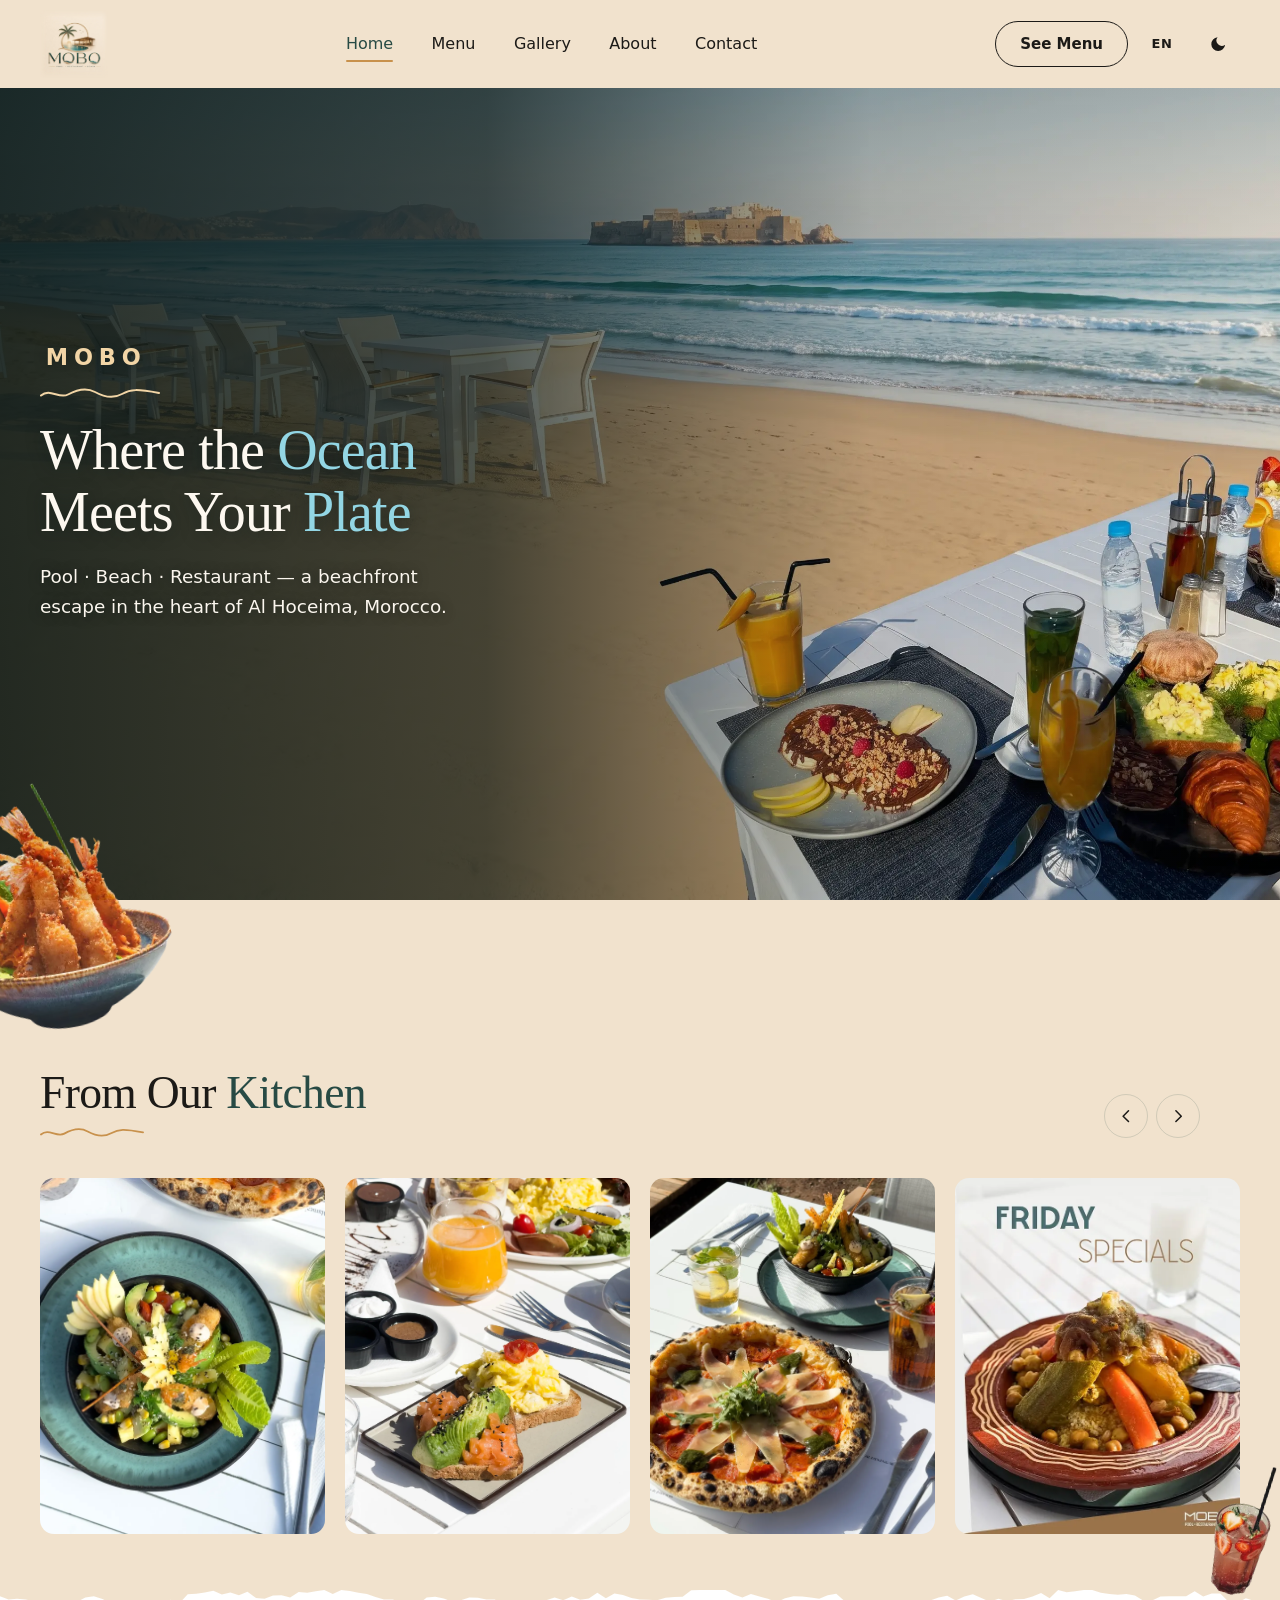
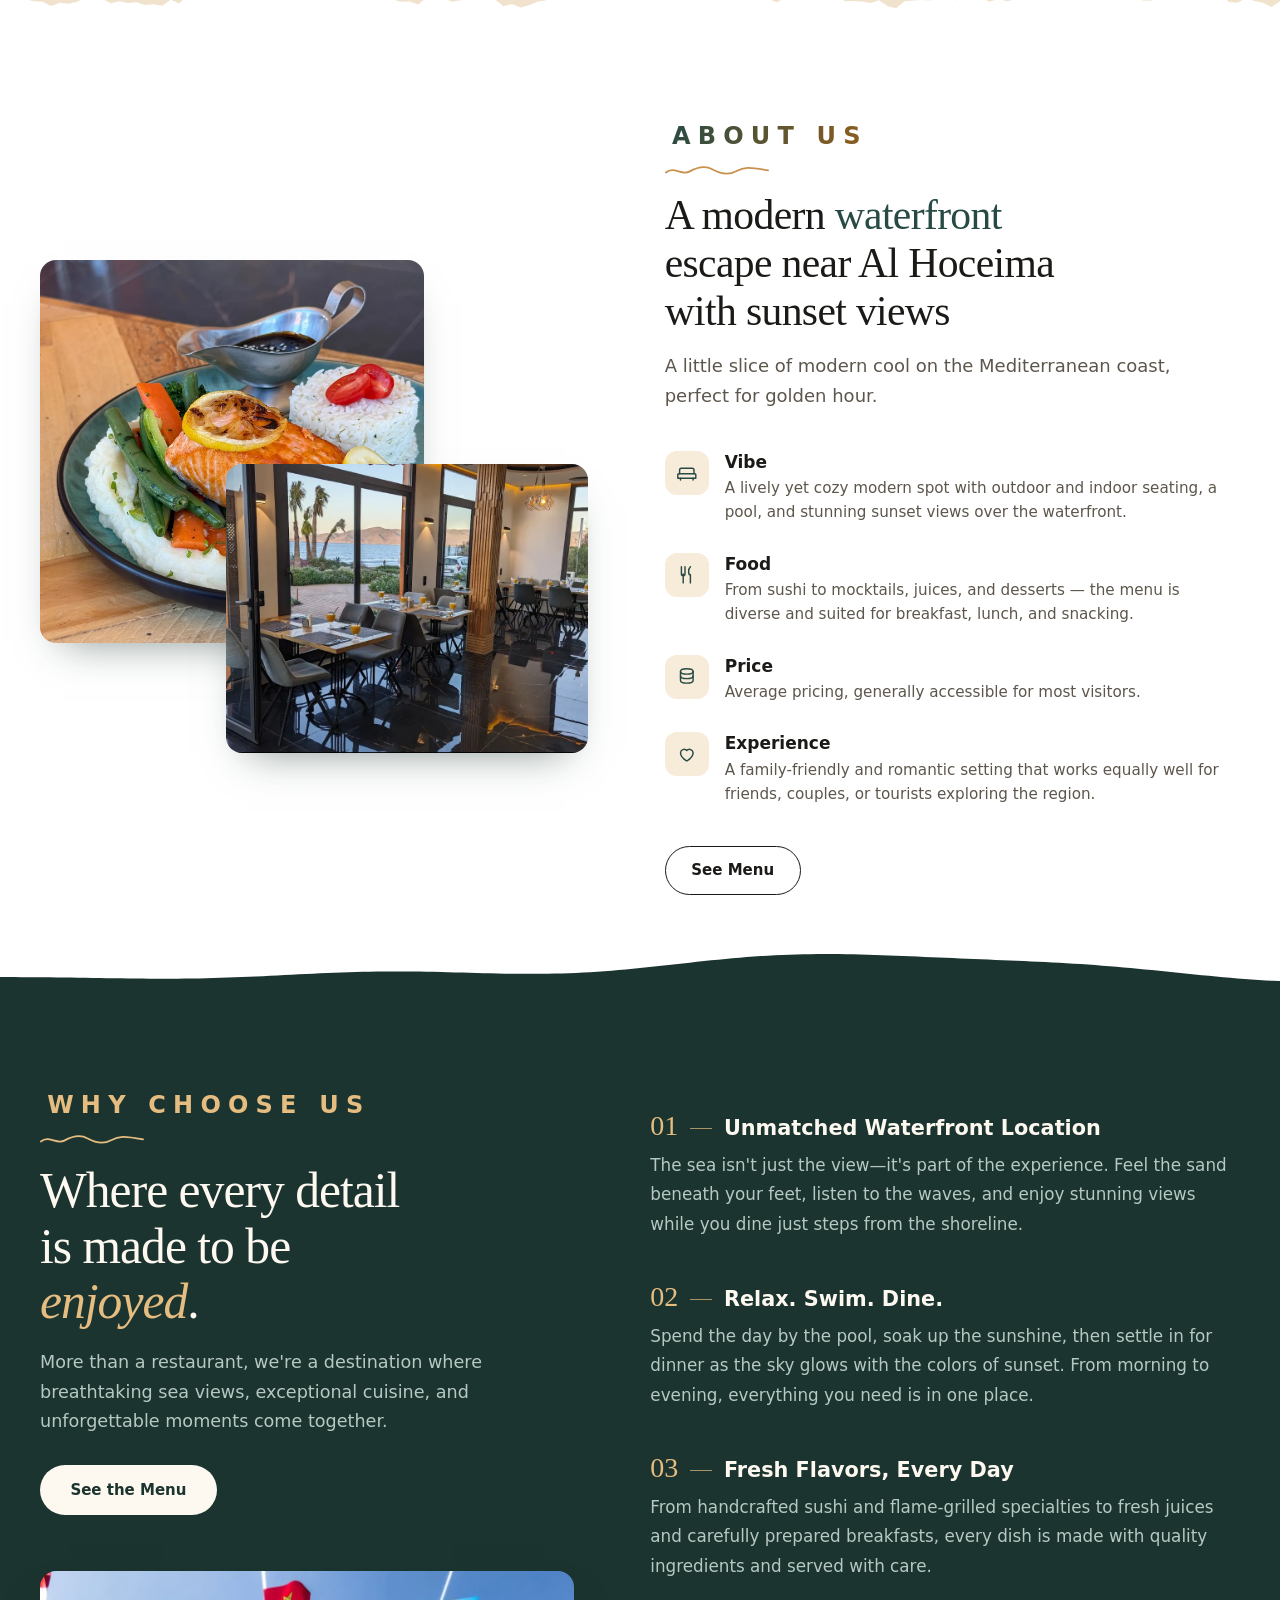
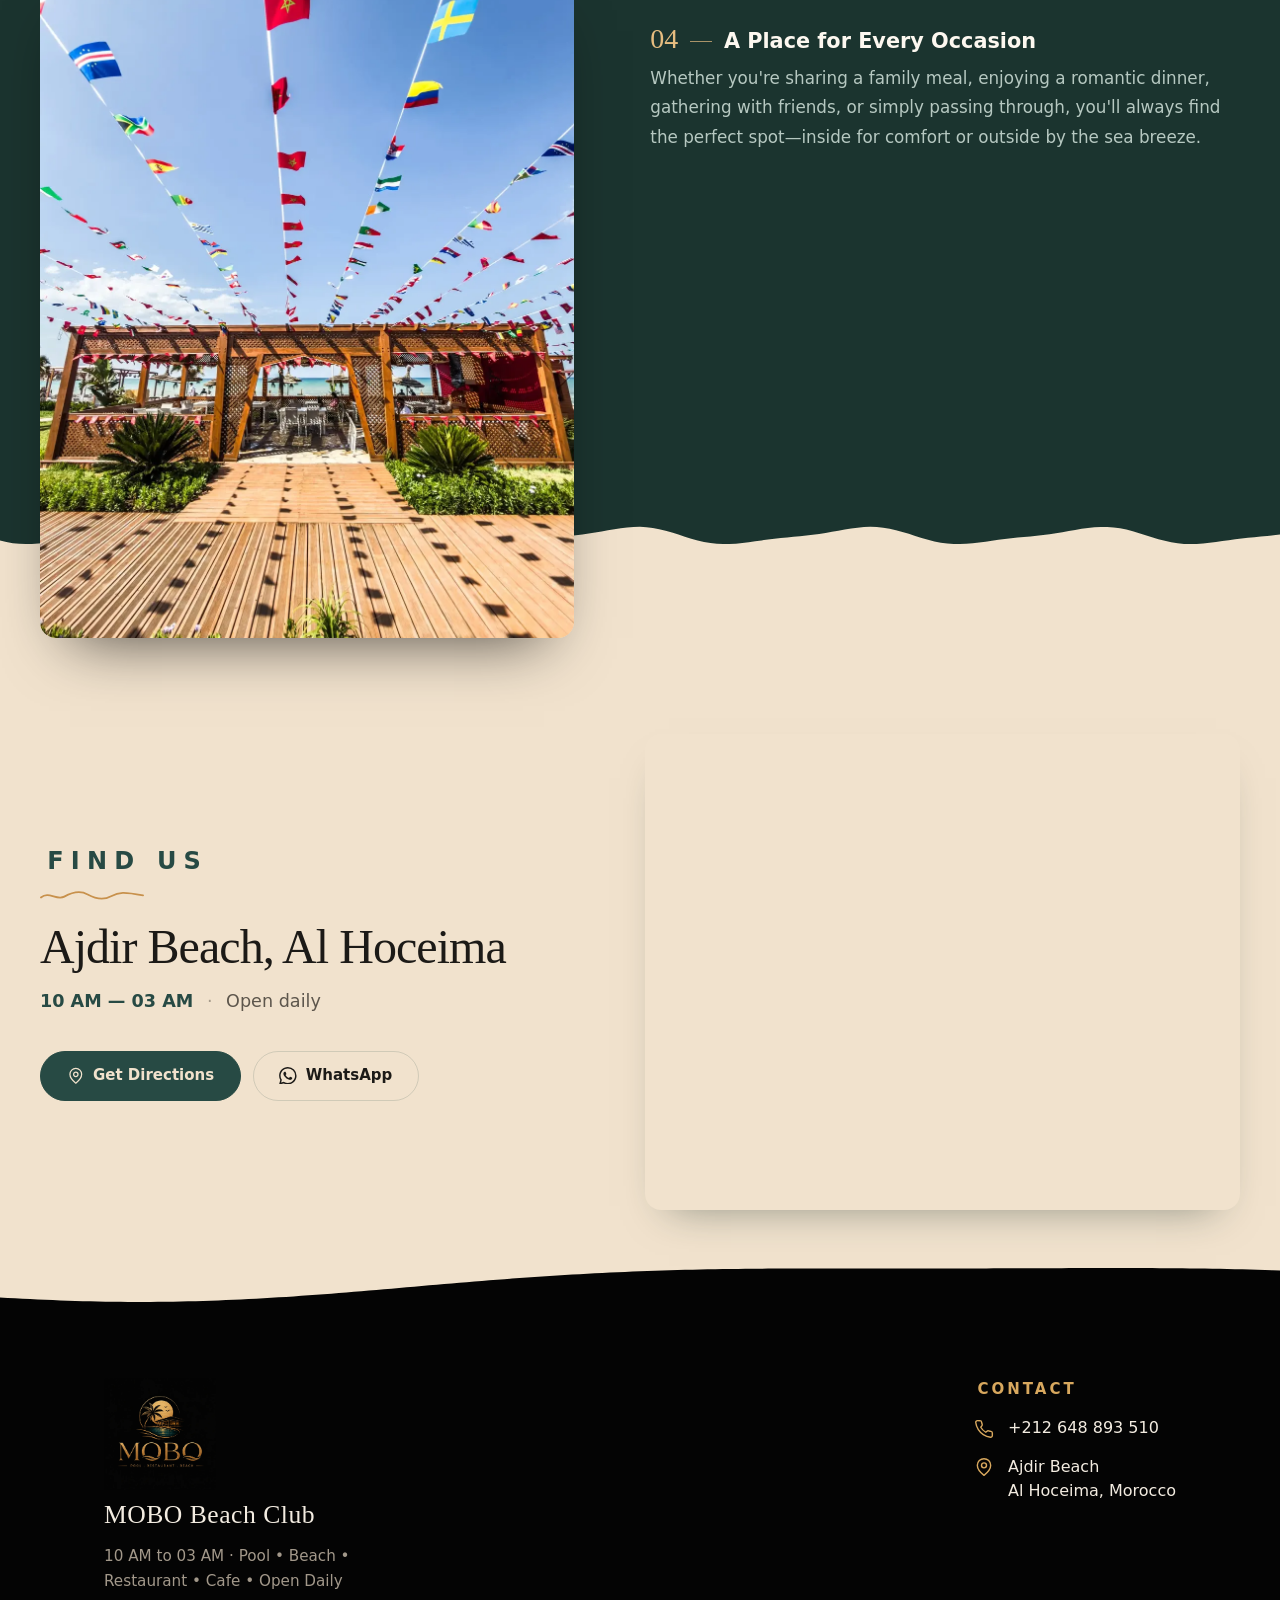
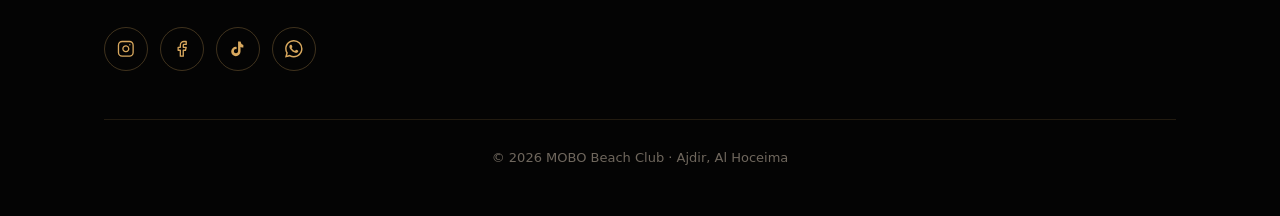
==== commit bac01d79: "update" ====
--- a/index.html
+++ b/index.html
@@ -7,30 +7,87 @@
 
     <title>MOBO Beach Club — Pool · Beach · Restaurant · Café | Al Hoceima</title>
     <meta name="description" content="MOBO Beach Club in Al Hoceima, Morocco. Beachfront dining, pool, and café. Open daily 10 AM – 03 AM. Sushi, burgers, poke bowls, pizza & fresh cocktails.">
+    <link rel="canonical" href="https://mobo.ajdir.workers.dev/">
+
+    <!-- Reciprocal language links. Every version has to list every version,
+         itself included, or Google discards the whole set. -->
+    <link rel="alternate" hreflang="en" href="https://mobo.ajdir.workers.dev/">
+    <link rel="alternate" hreflang="fr" href="https://mobo.ajdir.workers.dev/fr/">
+    <link rel="alternate" hreflang="x-default" href="https://mobo.ajdir.workers.dev/">
 
     <link rel="icon" href="assets/favicon.jpg" type="image/jpeg">
     <link rel="apple-touch-icon" href="assets/favicon.jpg">
     <meta name="theme-color" content="#1b342f">
 
     <!-- Link preview for WhatsApp, Facebook, Instagram. og:image must be an
-         absolute URL — update the domain once the site is live. -->
+         absolute URL — a relative path produces no preview at all. If the site
+         ever moves off mobo.ajdir.workers.dev, that host appears here, in the
+         canonical and hreflang tags, in the JSON-LD, in robots.txt and in
+         sitemap.xml — change it in all of them or none. -->
     <meta property="og:type" content="restaurant">
     <meta property="og:site_name" content="MOBO Beach Club">
     <meta property="og:title" content="MOBO Beach Club — Pool · Beach · Restaurant · Café">
     <meta property="og:description" content="A modern waterfront escape near Al Hoceima with sunset views. Open daily 10 AM – 03 AM.">
-    <meta property="og:image" content="https://example.com/assets/og-image.jpg">
+    <meta property="og:image" content="https://mobo.ajdir.workers.dev/assets/og-image.jpg">
     <meta property="og:image:width" content="1200">
     <meta property="og:image:height" content="630">
     <meta property="og:locale" content="en">
     <meta name="twitter:card" content="summary_large_image">
 
-    <!-- Resolve the theme before first paint so dark mode never flashes white. -->
+    <!-- Structured data. Every value here is transcribed from something already
+         published on this page — the address and hours from the Find Us section,
+         the coordinates from the map iframe, the phone and Instagram from the
+         footer. Nothing is estimated. This is what lets Google and Maps show the
+         hours, the phone and a link straight to the menu in search results.
+         Validate after any edit: https://search.google.com/test/rich-results -->
+    <script type="application/ld+json">
+    {
+        "@context": "https://schema.org",
+        "@type": "Restaurant",
+        "@id": "https://mobo.ajdir.workers.dev/#restaurant",
+        "name": "MOBO Beach Club",
+        "description": "Beachfront restaurant, pool and café on Ajdir Beach near Al Hoceima, Morocco.",
+        "url": "https://mobo.ajdir.workers.dev/",
+        "image": "https://mobo.ajdir.workers.dev/assets/og-image.jpg",
+        "logo": "https://mobo.ajdir.workers.dev/assets/logo/blacklogo.webp",
+        "telephone": "+212648893510",
+        "currenciesAccepted": "MAD",
+        "servesCuisine": ["Sushi", "Pizza", "Burgers", "Poke bowls"],
+        "hasMenu": "https://mobo.ajdir.workers.dev/menu.html",
+        "address": {
+            "@type": "PostalAddress",
+            "streetAddress": "Ajdir Beach",
+            "addressLocality": "Al Hoceima",
+            "addressCountry": "MA"
+        },
+        "geo": {
+            "@type": "GeoCoordinates",
+            "latitude": 35.2045124,
+            "longitude": -3.8870489
+        },
+        "hasMap": "https://maps.app.goo.gl/h8HUVmPK9J8184uY7",
+        "openingHoursSpecification": [{
+            "@type": "OpeningHoursSpecification",
+            "dayOfWeek": ["Monday", "Tuesday", "Wednesday", "Thursday", "Friday", "Saturday", "Sunday"],
+            "opens": "10:00",
+            "closes": "03:00"
+        }],
+        "sameAs": [
+            "https://www.instagram.com/moboalhoceima",
+            "https://web.facebook.com/p/Mobo-Al-Hoceima-61560132773730/",
+            "https://www.tiktok.com/@moboalhoceima"
+        ]
+    }
+    </script>
+
+    <!-- Resolve the theme before first paint so dark mode never flashes.
+         Light is the default regardless of the visitor's OS setting — the cream
+         palette is the brand, so dark is opt-in via the toggle only. -->
     <script>
         (function () {
             try {
-                var saved = localStorage.getItem("mobo-theme");
                 document.documentElement.dataset.theme =
-                    saved || (matchMedia("(prefers-color-scheme: dark)").matches ? "dark" : "light");
+                    localStorage.getItem("mobo-theme") === "dark" ? "dark" : "light";
             } catch (e) {
                 document.documentElement.dataset.theme = "light";
             }
@@ -61,9 +118,9 @@
 
             <nav class="nav__menu" id="nav-menu" aria-label="Main">
                 <ul class="nav__list">
-                    <li class="nav__item"><a class="nav__link is-active" href="#hero" aria-current="page">Home</a></li>
+                    <li class="nav__item"><a class="nav__link is-active" href="/" aria-current="page">Home</a></li>
                     <li class="nav__item"><a class="nav__link" href="menu.html">Menu</a></li>
-                    <li class="nav__item"><a class="nav__link" href="#gallery">Gallery</a></li>
+                    <li class="nav__item"><a class="nav__link" href="#dishes">Gallery</a></li>
                     <li class="nav__item"><a class="nav__link" href="#about">About</a></li>
                     <li class="nav__item"><a class="nav__link" href="#contact">Contact</a></li>
                 </ul>
@@ -72,8 +129,26 @@
             <div class="nav__actions">
                 <a class="nav__cta" href="menu.html">See Menu</a>
 
+                <!-- Targets are root-absolute so this block is identical on every
+                     translated copy of the page — only is-current moves. Each one
+                     points at the SAME page in the other language, not at that
+                     language's homepage. -->
+                <div class="nav__lang" id="nav-lang">
+                    <button class="nav__lang-btn" id="lang-toggle" type="button"
+                            aria-expanded="false" aria-controls="lang-list"
+                            aria-label="Choose language — current: English">EN</button>
+                    <ul class="nav__lang-list" id="lang-list" hidden>
+                        <li><a class="nav__lang-link is-current" href="/"
+                               hreflang="en" lang="en" aria-current="true">English</a></li>
+                        <li><a class="nav__lang-link" href="/fr/"
+                               hreflang="fr" lang="fr">Français</a></li>
+                    </ul>
+                </div>
+
                 <button class="nav__theme" id="theme-toggle" type="button"
-                        aria-label="Switch to dark mode" aria-pressed="false">
+                        aria-label="Switch to dark mode" aria-pressed="false"
+                        data-label-dark="Switch to dark mode"
+                        data-label-light="Switch to light mode">
                     <svg class="nav__icon nav__icon--moon" viewBox="0 0 24 24" aria-hidden="true">
                         <path d="M21 12.8A9 9 0 1 1 11.2 3a7 7 0 0 0 9.8 9.8Z" />
                     </svg>
@@ -84,7 +159,8 @@
                 </button>
 
                 <button class="nav__burger" id="nav-burger" type="button"
-                        aria-label="Open menu" aria-expanded="false" aria-controls="nav-menu">
+                        aria-label="Open menu" aria-expanded="false" aria-controls="nav-menu"
+                        data-label-open="Open menu" data-label-close="Close menu">
                     <span class="nav__burger-bars" aria-hidden="true"></span>
                 </button>
             </div>
@@ -100,7 +176,8 @@
                  phones never download it; the video gets its source from JS only
                  when it is actually going to be used. -->
             <div class="hero__bg" aria-hidden="true">
-                <video class="hero__video" id="hero-video" muted playsinline loop preload="none"></video>
+                <video class="hero__video" id="hero-video" muted playsinline loop preload="none"
+                       data-src="assets/p.mp4"></video>
             </div>
 
             <div class="hero__inner">
--- a/index.css
+++ b/index.css
@@ -249,6 +249,16 @@
     border-color: var(--accent);
     background-color: var(--accent);
     color: var(--bg);
+}
+
+/* The language menu made this a four-control row. Logo + CTA + the three round
+   buttons + gutters measures 361px, so below roughly this width it stops
+   fitting. The CTA is the one that steps aside — the mobile panel already
+   carries the same link, and the burger cannot. */
+@media (max-width: 24rem) {
+    .nav__cta {
+        display: none;
+    }
 }
 
 /* --- theme toggle -------------------------------------------------------- */
@@ -403,6 +413,81 @@
 /* Underline is a desktop affordance; the panel uses colour + dividers. */
 .nav__menu .nav__link::after {
     display: none;
+}
+
+/* --------------------------------------------------------------------------
+   NAVBAR — LANGUAGE MENU
+   Sits in .nav__actions, immediately before the theme toggle. The trigger is
+   the same 2.75rem circle as the theme and burger buttons so the three read as
+   one row of controls; the panel hangs off it.
+   -------------------------------------------------------------------------- */
+.nav__lang {
+    position: relative;
+}
+
+.nav__lang-btn {
+    display: grid;
+    place-items: center;
+    height: 2.75rem;
+    width: 2.75rem;
+    border-radius: 50%;
+    font-size: 0.8125rem;
+    font-weight: 700;
+    letter-spacing: 0.04em;
+    color: var(--text);
+    text-transform: uppercase;
+    transition: background-color 0.15s var(--ease);
+}
+
+.nav__lang-btn:hover,
+.nav__lang-btn[aria-expanded="true"] {
+    background-color: var(--line);
+}
+
+.nav__lang-list {
+    position: absolute;
+    top: calc(100% + 0.5rem);
+    right: 0;
+    z-index: 20;
+    min-width: 9rem;
+    list-style: none;
+    padding: 0.35rem;
+    border: 1px solid var(--line);
+    border-radius: 0.75rem;
+    background-color: var(--surface);
+    box-shadow: var(--shadow);
+}
+
+/* [hidden] needs the override because the rule above sets display. */
+.nav__lang-list[hidden] {
+    display: none;
+}
+
+.nav__lang-link {
+    display: block;
+    padding: 0.55rem 0.7rem;
+    border-radius: 0.5rem;
+    font-size: 0.9375rem;
+    color: var(--text);
+    white-space: nowrap;
+    transition: background-color 0.15s var(--ease), color 0.15s var(--ease);
+}
+
+.nav__lang-link:hover {
+    background-color: var(--line);
+}
+
+/* The current language is marked with a tick as well as weight, so it does not
+   depend on colour alone — aria-current carries the same fact for AT. */
+.nav__lang-link.is-current {
+    font-weight: 700;
+    color: var(--accent);
+}
+
+.nav__lang-link.is-current::after {
+    content: "✓";
+    float: right;
+    margin-left: 0.75rem;
 }
 
 /* --------------------------------------------------------------------------
